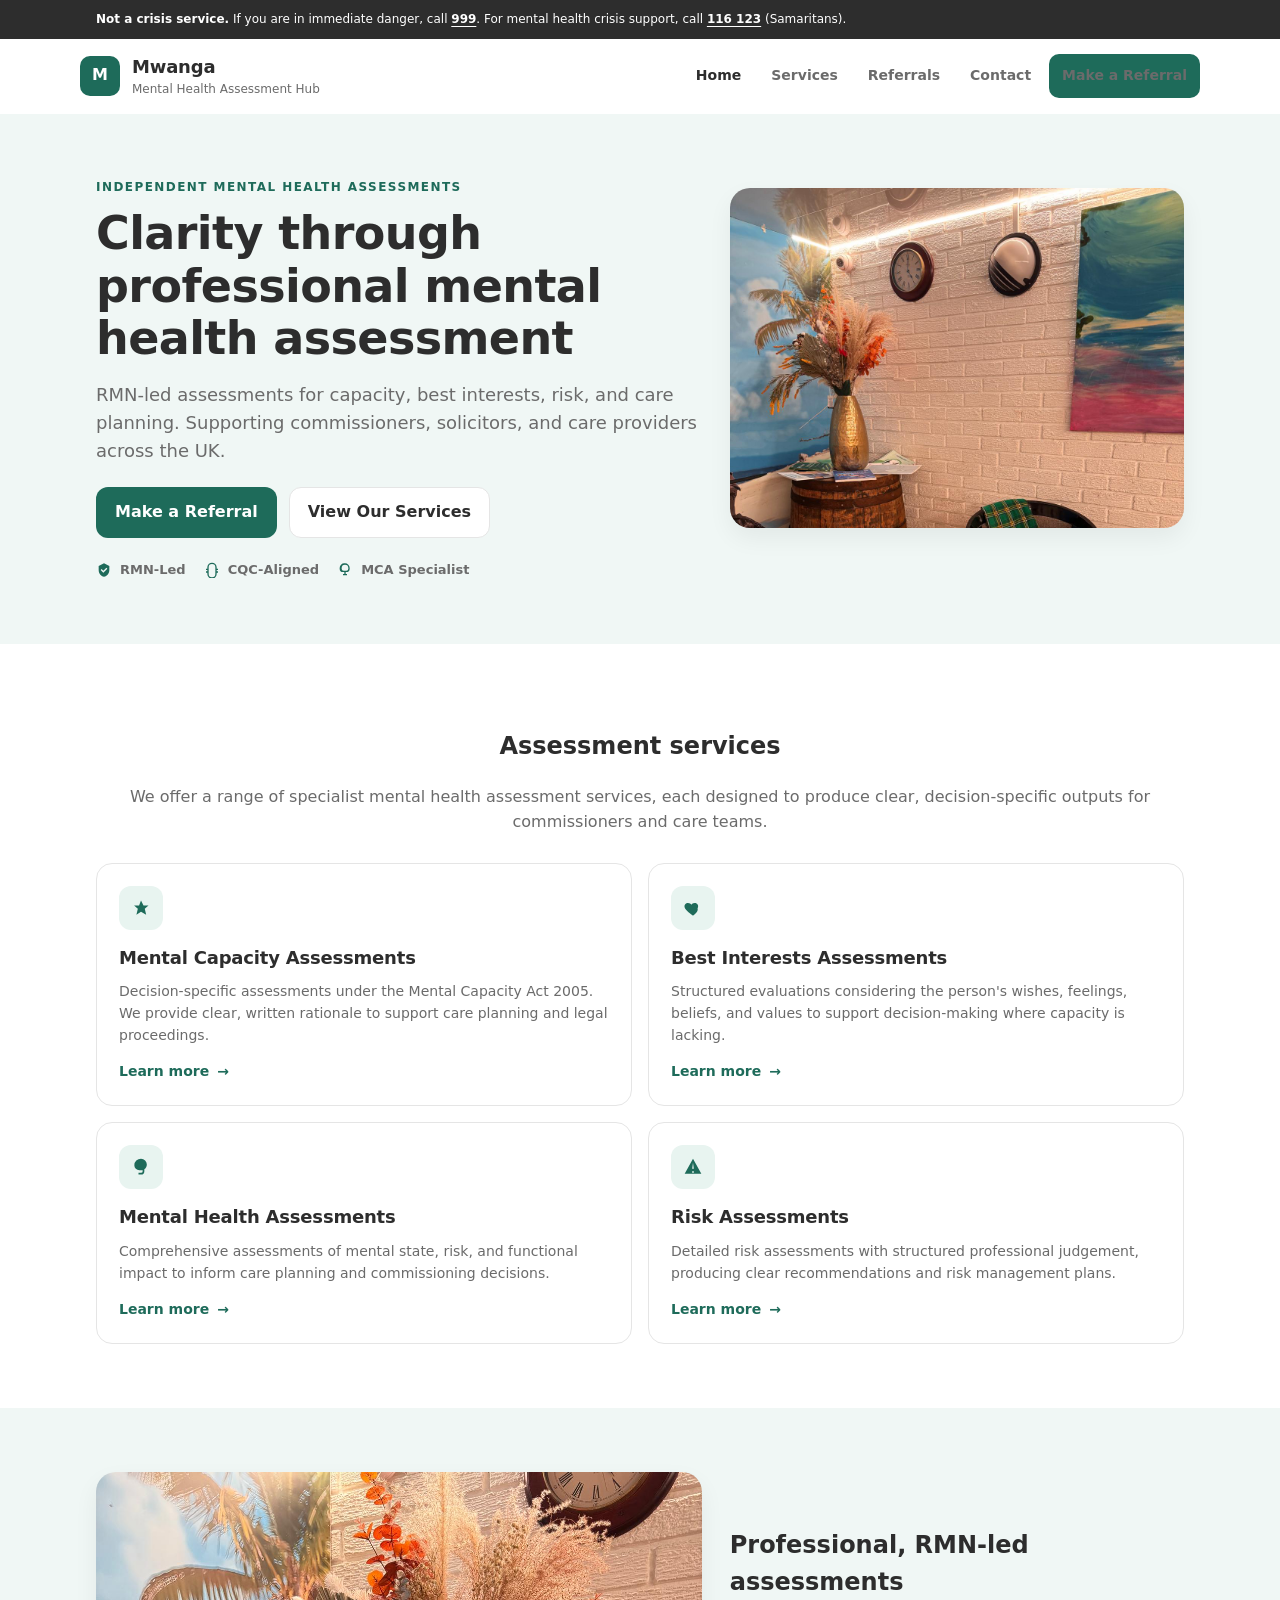
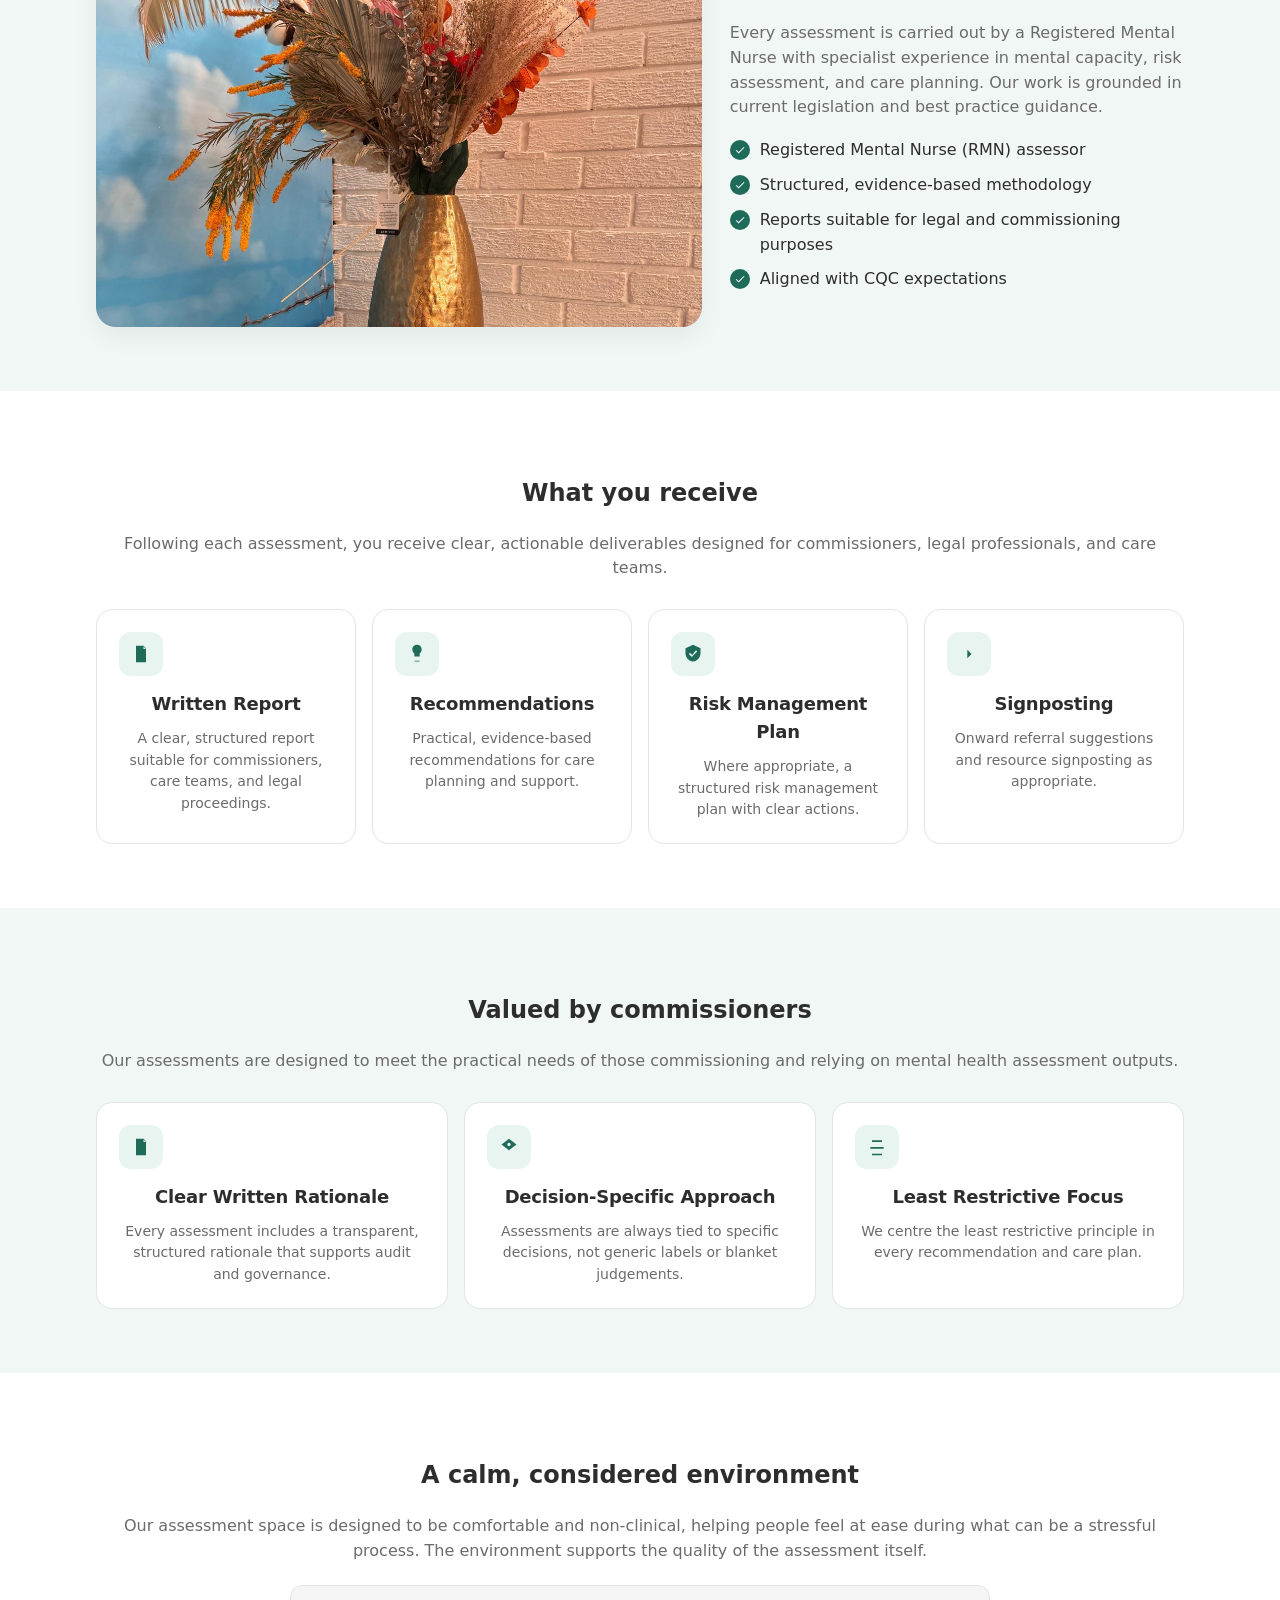
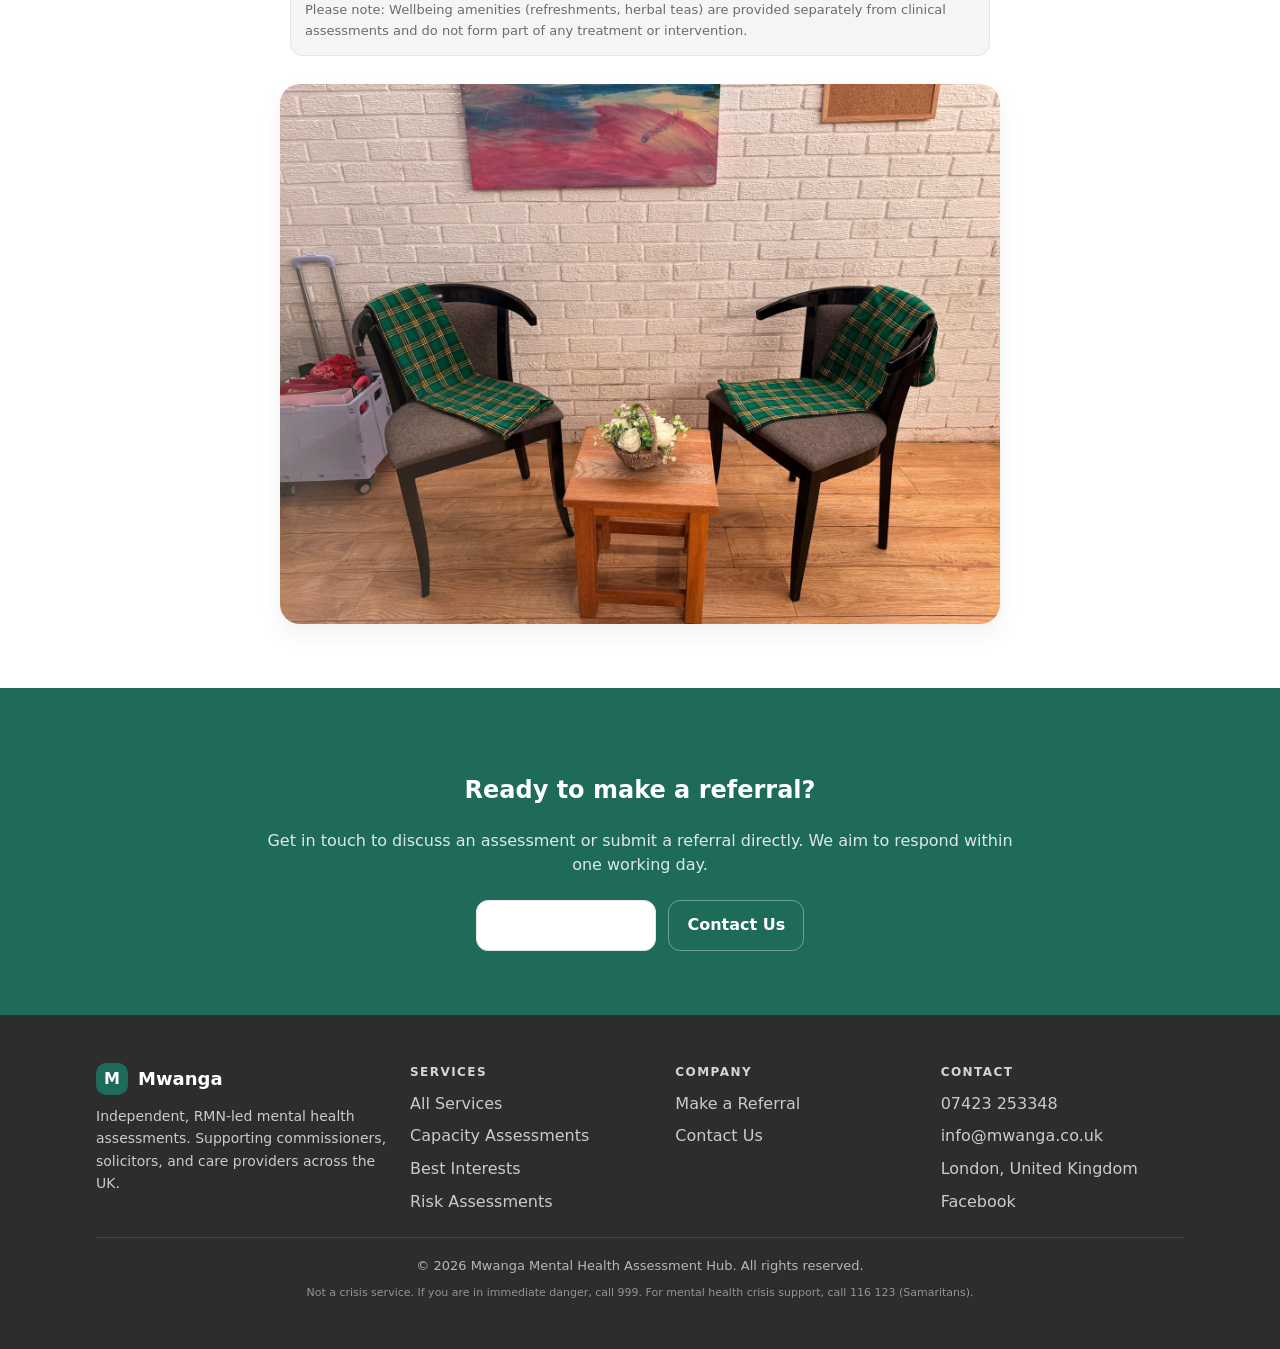
==== index.html @ 5022bb6a "Add files via upload" ====
<!doctype html>
<html lang="en-GB">
<head>
  <meta charset="utf-8" />
  <meta name="viewport" content="width=device-width, initial-scale=1" />
  <title>Mwanga Mental Health Assessment Hub | Independent Mental Health Assessments</title>
  <meta name="description" content="Independent, RMN-led mental health assessments. Capacity assessments, best interests, risk assessments, and care planning. Supporting commissioners, solicitors, and care providers across the UK." />
  <meta name="keywords" content="mental health assessment, RMN, capacity assessment, risk assessment, best interests, MCA, care planning, commissioning" />

  <meta property="og:title" content="Mwanga Mental Health Assessment Hub" />
  <meta property="og:description" content="Independent, RMN-led mental health assessments with clear written outcomes." />
  <meta property="og:type" content="website" />
  <meta property="og:locale" content="en_GB" />

  <link rel="stylesheet" href="css/styles.css" />

  <script type="application/ld+json">
  {
    "@context": "https://schema.org",
    "@type": "MedicalBusiness",
    "name": "Mwanga Mental Health Assessment Hub",
    "description": "Independent, RMN-led mental health assessments with clear written outcomes in Blackpool, Lancashire.",
    "address": {
      "@type": "PostalAddress",
      "streetAddress": "12 Alexandra Road",
      "addressLocality": "Blackpool",
      "addressRegion": "Lancashire",
      "postalCode": "FY1 6BU",
      "addressCountry": "GB"
    },
    "areaServed": {"@type": "Place", "name": "Blackpool, Lancashire"},
    "sameAs": [
      "https://www.facebook.com/people/Mwanga-Mental-Health-Assessment-Hub-Blackpool/61588089440884/"
    ]
  }
  </script>
</head>
<body>
  <a class="skip-link" href="#main-content">Skip to main content</a>

  <div class="crisis" role="note" aria-label="Crisis information">
    <div class="container">
      <strong>Not a crisis service.</strong>
      <span> If you are in immediate danger, call </span><a href="tel:999">999</a><span>. For mental health crisis support, call </span><a href="tel:116123">116 123</a><span> (Samaritans).</span>
    </div>
  </div>

  <header class="header" role="banner">
    <div class="container header__inner">
      <a class="brand" href="index.html" aria-label="Mwanga home">
        <div class="brand__mark" aria-hidden="true">M</div>
        <div>
          <div class="brand__name">Mwanga</div>
          <div class="brand__tag">Mental Health Assessment Hub</div>
        </div>
      </a>

      <nav class="nav" aria-label="Main navigation">
        <a href="index.html" aria-current="page">Home</a>
        <a href="services.html">Services</a>
        <a href="referrals.html">Referrals</a>
        <a href="contact.html">Contact</a>
        <a class="btn btn--primary" href="referrals.html">Make a Referral</a>
      </nav>

      <button class="menu-btn" type="button" data-menu-btn aria-label="Open menu" aria-expanded="false">
        <svg viewBox="0 0 24 24" aria-hidden="true"><path d="M4 6h16v2H4zM4 11h16v2H4zM4 16h16v2H4z"/></svg>
      </button>
    </div>

    <div class="mobile" data-mobile-nav>
      <div class="container">
        <div class="stack" role="navigation" aria-label="Mobile navigation">
          <a href="index.html" aria-current="page">Home</a>
          <a href="services.html">Services</a>
          <a href="referrals.html">Referrals</a>
          <a href="contact.html">Contact</a>
          <a class="btn btn--primary" href="referrals.html">Make a Referral</a>
        </div>
      </div>
    </div>
  </header>

  <main id="main-content">
    <!-- Hero -->
    <section class="section section--secondary hero" aria-label="Hero">
      <div class="container">
        <div class="hero__grid">
          <div>
            <div class="hero__kicker">Independent Mental Health Assessments</div>
            <h1 class="hero__title">Clarity through professional mental health assessment</h1>
            <p class="hero__lead">RMN-led assessments for capacity, best interests, risk, and care planning. Supporting commissioners, solicitors, and care providers across the UK.</p>
            <div class="hero__actions">
              <a class="btn btn--primary" href="referrals.html">Make a Referral</a>
              <a class="btn btn--ghost" href="services.html">View Our Services</a>
            </div>
          </div>

          <div class="hero__img" aria-label="Calm seating area image">
            <img src="assets/Barrel2.jpg" alt="Calm seating area at Mwanga Mental Health Assessment Hub with comfortable chairs and natural decor" loading="eager" />
          </div>
        </div>

        <div class="badges" aria-label="Trust badges">
          <div class="badge">
            <svg viewBox="0 0 24 24" aria-hidden="true"><path d="M12 2l8 4v6c0 5-3.4 9.6-8 10-4.6-.4-8-5-8-10V6l8-4zm-1 14l6-6-1.4-1.4L11 13.2 8.4 10.6 7 12l4 4z"/></svg>
            RMN-Led
          </div>
          <div class="badge">
            <svg viewBox="0 0 24 24" aria-hidden="true"><path d="M12 1a7 7 0 00-7 7v2H3v2h2v2H3v2h2v2a7 7 0 0014 0v-2h2v-2h-2v-2h2v-2h-2V8a7 7 0 00-7-7zm5 7v10a5 5 0 01-10 0V8a5 5 0 0110 0z"/></svg>
            CQC-Aligned
          </div>
          <div class="badge">
            <svg viewBox="0 0 24 24" aria-hidden="true"><path d="M12 2a7 7 0 017 7v1a5 5 0 01-5 5h-1v3h2v2H9v-2h2v-3H9a5 5 0 01-5-5V9a7 7 0 017-7zm-5 8a3 3 0 003 3h4a3 3 0 003-3V9a5 5 0 10-10 0v1z"/></svg>
            MCA Specialist
          </div>
        </div>
      </div>
    </section>

    <!-- Assessment services -->
    <section class="section" aria-labelledby="services-heading">
      <div class="container">
        <div class="center">
          <h2 id="services-heading">Assessment services</h2>
          <p class="muted">We offer a range of specialist mental health assessment services, each designed to produce clear, decision-specific outputs for commissioners and care teams.</p>
        </div>

        <div class="grid grid--2" style="margin-top:28px">
          <article class="card card--hover">
            <div class="icon" aria-hidden="true">
              <svg viewBox="0 0 24 24"><path d="M12 3l3 6h6l-4.5 4 1.7 7-6.2-3.6L6.5 20 8.2 13 3.7 9h6z"/></svg>
            </div>
            <h3>Mental Capacity Assessments</h3>
            <p>Decision-specific assessments under the Mental Capacity Act 2005. We provide clear, written rationale to support care planning and legal proceedings.</p>
            <a class="link" href="services.html#capacity">Learn more <span aria-hidden="true">→</span></a>
          </article>

          <article class="card card--hover">
            <div class="icon" aria-hidden="true">
              <svg viewBox="0 0 24 24"><path d="M12 21s-7-4.4-9.5-8.5C.7 9.1 2.6 6 6 6c2 0 3.2 1 4 2 0 0 1.5-2 4-2 3.4 0 5.3 3.1 3.5 6.5C19 16.6 12 21 12 21z"/></svg>
            </div>
            <h3>Best Interests Assessments</h3>
            <p>Structured evaluations considering the person's wishes, feelings, beliefs, and values to support decision-making where capacity is lacking.</p>
            <a class="link" href="services.html#best-interests">Learn more <span aria-hidden="true">→</span></a>
          </article>

          <article class="card card--hover">
            <div class="icon" aria-hidden="true">
              <svg viewBox="0 0 24 24"><path d="M12 2a7 7 0 017 7c0 2.4-1.2 4.5-3 5.8V17a4 4 0 01-4 4H9v-2h3a2 2 0 002-2v-1H10a6 6 0 01-6-6 8 8 0 018-8z"/></svg>
            </div>
            <h3>Mental Health Assessments</h3>
            <p>Comprehensive assessments of mental state, risk, and functional impact to inform care planning and commissioning decisions.</p>
            <a class="link" href="services.html#mental-health">Learn more <span aria-hidden="true">→</span></a>
          </article>

          <article class="card card--hover">
            <div class="icon" aria-hidden="true">
              <svg viewBox="0 0 24 24"><path d="M12 2l10 18H2L12 2zm0 5l-1 7h2l-1-7zm-1 10v2h2v-2h-2z"/></svg>
            </div>
            <h3>Risk Assessments</h3>
            <p>Detailed risk assessments with structured professional judgement, producing clear recommendations and risk management plans.</p>
            <a class="link" href="services.html#risk">Learn more <span aria-hidden="true">→</span></a>
          </article>
        </div>
      </div>
    </section>

    <!-- Professional -->
    <section class="section section--secondary" aria-labelledby="professional-heading">
      <div class="container">
        <div class="hero__grid">
          <div class="hero__img">
            <img src="assets/Barrel.jpg" alt="Assessment room resources and information available at Mwanga" loading="lazy" />
          </div>
          <div>
            <h2 id="professional-heading">Professional, RMN-led assessments</h2>
            <p class="muted">Every assessment is carried out by a Registered Mental Nurse with specialist experience in mental capacity, risk assessment, and care planning. Our work is grounded in current legislation and best practice guidance.</p>
            <ul class="ticklist">
              <li><span class="tick" aria-hidden="true"><svg viewBox="0 0 24 24"><path d="M9.2 16.2L4.8 11.8 3.4 13.2l5.8 5.8L21 7.2 19.6 5.8z"/></svg></span><span>Registered Mental Nurse (RMN) assessor</span></li>
              <li><span class="tick" aria-hidden="true"><svg viewBox="0 0 24 24"><path d="M9.2 16.2L4.8 11.8 3.4 13.2l5.8 5.8L21 7.2 19.6 5.8z"/></svg></span><span>Structured, evidence-based methodology</span></li>
              <li><span class="tick" aria-hidden="true"><svg viewBox="0 0 24 24"><path d="M9.2 16.2L4.8 11.8 3.4 13.2l5.8 5.8L21 7.2 19.6 5.8z"/></svg></span><span>Reports suitable for legal and commissioning purposes</span></li>
              <li><span class="tick" aria-hidden="true"><svg viewBox="0 0 24 24"><path d="M9.2 16.2L4.8 11.8 3.4 13.2l5.8 5.8L21 7.2 19.6 5.8z"/></svg></span><span>Aligned with CQC expectations</span></li>
            </ul>
          </div>
        </div>
      </div>
    </section>

    <!-- Deliverables -->
    <section class="section" aria-labelledby="deliverables-heading">
      <div class="container">
        <div class="center">
          <h2 id="deliverables-heading">What you receive</h2>
          <p class="muted">Following each assessment, you receive clear, actionable deliverables designed for commissioners, legal professionals, and care teams.</p>
        </div>

        <div class="grid grid--4" style="margin-top:28px">
          <div class="card center">
            <div class="icon" aria-hidden="true"><svg viewBox="0 0 24 24"><path d="M6 2h9l3 3v17H6V2zm9 1v3h3"/></svg></div>
            <h3>Written Report</h3>
            <p>A clear, structured report suitable for commissioners, care teams, and legal proceedings.</p>
          </div>
          <div class="card center">
            <div class="icon" aria-hidden="true"><svg viewBox="0 0 24 24"><path d="M9 21h6v-1H9v1zm3-20C8.9 1 6.4 3.5 6.4 6.6c0 1.9 1 3.6 2.4 4.7V15h6.4v-3.7c1.4-1.1 2.4-2.8 2.4-4.7C17.6 3.5 15.1 1 12 1z"/></svg></div>
            <h3>Recommendations</h3>
            <p>Practical, evidence-based recommendations for care planning and support.</p>
          </div>
          <div class="card center">
            <div class="icon" aria-hidden="true"><svg viewBox="0 0 24 24"><path d="M12 1l9 4v6c0 5-3.8 9.4-9 10-5.2-.6-9-5-9-10V5l9-4zm-1 14l6-6-1.4-1.4L11 13.2 8.4 10.6 7 12l4 4z"/></svg></div>
            <h3>Risk Management Plan</h3>
            <p>Where appropriate, a structured risk management plan with clear actions.</p>
          </div>
          <div class="card center">
            <div class="icon" aria-hidden="true"><svg viewBox="0 0 24 24"><path d="M10 17l5-5-5-5v10z"/></svg></div>
            <h3>Signposting</h3>
            <p>Onward referral suggestions and resource signposting as appropriate.</p>
          </div>
        </div>
      </div>
    </section>

    <!-- Commissioners -->
    <section class="section section--secondary" aria-labelledby="commissioners-heading">
      <div class="container">
        <div class="center">
          <h2 id="commissioners-heading">Valued by commissioners</h2>
          <p class="muted">Our assessments are designed to meet the practical needs of those commissioning and relying on mental health assessment outputs.</p>
        </div>

        <div class="grid grid--3" style="margin-top:28px">
          <div class="card center">
            <div class="icon" aria-hidden="true"><svg viewBox="0 0 24 24"><path d="M6 2h9l3 3v17H6V2zm9 1v3h3M8 11h8v2H8v-2zm0 4h8v2H8v-2z"/></svg></div>
            <h3>Clear Written Rationale</h3>
            <p>Every assessment includes a transparent, structured rationale that supports audit and governance.</p>
          </div>
          <div class="card center">
            <div class="icon" aria-hidden="true"><svg viewBox="0 0 24 24"><path d="M12 2l9 7-9 7-9-7 9-7zm0 9a2 2 0 100-4 2 2 0 000 4z"/></svg></div>
            <h3>Decision-Specific Approach</h3>
            <p>Assessments are always tied to specific decisions, not generic labels or blanket judgements.</p>
          </div>
          <div class="card center">
            <div class="icon" aria-hidden="true"><svg viewBox="0 0 24 24"><path d="M4 12h16v2H4v-2zm2-8h12v2H6V4zm0 16h12v2H6v-2z"/></svg></div>
            <h3>Least Restrictive Focus</h3>
            <p>We centre the least restrictive principle in every recommendation and care plan.</p>
          </div>
        </div>
      </div>
    </section>

    <!-- Environment -->
    <section class="section" aria-labelledby="environment-heading">
      <div class="container">
        <div class="center">
          <h2 id="environment-heading">A calm, considered environment</h2>
          <p class="muted">Our assessment space is designed to be comfortable and non-clinical, helping people feel at ease during what can be a stressful process. The environment supports the quality of the assessment itself.</p>
        </div>

        <div class="note">
          Please note: Wellbeing amenities (refreshments, herbal teas) are provided separately from clinical assessments and do not form part of any treatment or intervention.
        </div>

        <div style="max-width:720px;margin:28px auto 0;border-radius:20px;overflow:hidden;box-shadow:var(--shadow)">
          <img src="assets/Chair.jpg" alt="Comfortable chair with tartan throw in the Mwanga assessment room" loading="lazy" />
        </div>
      </div>
    </section>

    <!-- CTA -->
    <section class="section section--primary" aria-labelledby="cta-heading">
      <div class="container center">
        <h2 id="cta-heading">Ready to make a referral?</h2>
        <p style="margin:10px auto 0;max-width:760px;opacity:.85">Get in touch to discuss an assessment or submit a referral directly. We aim to respond within one working day.</p>
        <div style="margin-top:22px;display:flex;gap:12px;justify-content:center;flex-wrap:wrap">
          <a class="btn btn--ghost" href="referrals.html">Make a Referral</a>
          <a class="btn btn--outline-on-primary" href="contact.html">Contact Us</a>
        </div>
      </div>
    </section>
  </main>

  <footer class="footer" role="contentinfo">
    <div class="container">
      <div class="footer__grid">
        <div>
          <div style="display:flex;align-items:center;gap:10px">
            <div class="brand__mark" style="width:32px;height:32px;border-radius:10px">M</div>
            <div style="font-weight:900;font-size:18px">Mwanga</div>
          </div>
          <p>Independent, RMN-led mental health assessments. Supporting commissioners, solicitors, and care providers across the UK.</p>
        </div>

        <div>
          <h4>Services</h4>
          <ul>
            <li><a href="services.html">All Services</a></li>
            <li><a href="services.html#capacity">Capacity Assessments</a></li>
            <li><a href="services.html#best-interests">Best Interests</a></li>
            <li><a href="services.html#risk">Risk Assessments</a></li>
          </ul>
        </div>

        <div>
          <h4>Company</h4>
          <ul>
            <li><a href="referrals.html">Make a Referral</a></li>
            <li><a href="contact.html">Contact Us</a></li>
          </ul>
        </div>

        <div>
          <h4>Contact</h4>
          <ul>
            <li><a href="tel:07423253348">07423 253348</a></li>
            <li><a href="mailto:info@mwanga.co.uk">info@mwanga.co.uk</a></li>
            <li><span style="opacity:.75">London, United Kingdom</span></li>
            <li>
              <a target="_blank" rel="noopener noreferrer" href="https://www.facebook.com/people/Mwanga-Mental-Health-Assessment-Hub-Blackpool/61588089440884/?mibextid=wwXIfr&rdid=ek3K7pGIb8u2QrM5&share_url=https%3A%2F%2Fwww.facebook.com%2Fshare%2F1C7jdo4sgL%2F%3Fmibextid%3DwwXIfr">Facebook</a>
            </li>
          </ul>
        </div>
      </div>

      <div class="footer__bottom">
        <div>© 2026 Mwanga Mental Health Assessment Hub. All rights reserved.</div>
        <small>Not a crisis service. If you are in immediate danger, call 999. For mental health crisis support, call 116 123 (Samaritans).</small>
      </div>
    </div>
  </footer>

  <div class="bottom-bar" aria-label="Mobile quick actions">
    <a href="referrals.html" aria-label="Refer">
      <svg viewBox="0 0 24 24" aria-hidden="true"><path d="M6 2h9l3 3v17H6V2zm9 1v3h3M8 11h8v2H8v-2zm0 4h8v2H8v-2z"/></svg>
      Refer
    </a>
    <a href="tel:07423253348" aria-label="Call">
      <svg viewBox="0 0 24 24" aria-hidden="true"><path d="M6.6 10.8c1.4 2.8 3.8 5.2 6.6 6.6l2.2-2.2c.3-.3.8-.4 1.2-.2 1 .4 2 .6 3.1.6.7 0 1.3.6 1.3 1.3V21c0 .7-.6 1.3-1.3 1.3C10.1 22.3 1.7 13.9 1.7 3.3 1.7 2.6 2.3 2 3 2h3.6c.7 0 1.3.6 1.3 1.3 0 1.1.2 2.1.6 3.1.1.4 0 .9-.2 1.2l-2.7 3.2z"/></svg>
      Call
    </a>
  </div>

  <button class="to-top" type="button" data-to-top aria-label="Back to top">
    <svg viewBox="0 0 24 24" aria-hidden="true"><path d="M12 5l7 7-1.4 1.4L13 8.8V20h-2V8.8L6.4 13.4 5 12l7-7z"/></svg>
  </button>

  <script src="js/main.js"></script>
</body>
</html>
---- css/styles.css ----
:root{
  --background:#ffffff;
  --foreground:#2d2d2d;
  --primary:#1E6B5A;
  --primary-foreground:#ffffff;
  --secondary:#f0f7f5;
  --muted:#f5f5f5;
  --muted-foreground:#6b6b6b;
  --accent:#e8f4f0;
  --border:#e5e5e5;
  --destructive:#dc2626;
  --radius:12px;
  --shadow: 0 10px 25px rgba(0,0,0,.06);
}

*{box-sizing:border-box}
html{scroll-behavior:smooth}
body{
  margin:0;
  font-family: system-ui, -apple-system, Segoe UI, Roboto, Arial, sans-serif;
  background:var(--background);
  color:var(--foreground);
  line-height:1.55;
}
img{max-width:100%;display:block}
a{color:inherit}

/* Utilities */
.container{max-width:1120px;margin:0 auto;padding:0 16px}
.section{padding:64px 0}
.section--tight{padding:40px 0}
.section--secondary{background:var(--secondary)}
.section--primary{background:var(--primary); color:var(--primary-foreground)}
.muted{color:var(--muted-foreground)}
.center{text-align:center}

/* Skip link */
.skip-link{
  position:absolute;left:-9999px;top:auto;width:1px;height:1px;overflow:hidden;
}
.skip-link:focus{
  position:fixed;left:16px;top:16px;width:auto;height:auto;
  background:var(--primary); color:var(--primary-foreground);
  padding:10px 14px;border-radius:10px;z-index:9999;
}

/* Crisis banner */
.crisis{
  background:var(--foreground);
  color:var(--background);
  font-size:12px;
}
.crisis .container{padding:10px 16px}
.crisis a{color:var(--background); font-weight:700; text-decoration:underline; text-underline-offset:3px}
.crisis strong{font-weight:800}

/* Header */
.header{
  position:sticky; top:0; z-index:50;
  background:rgba(255,255,255,.95);
  border-bottom:1px solid transparent;
  backdrop-filter: blur(8px);
  transition: box-shadow .2s ease, border-color .2s ease;
}
.header.is-scrolled{border-color:var(--border); box-shadow: 0 2px 12px rgba(0,0,0,.05)}
.header__inner{display:flex;align-items:center;justify-content:space-between;padding:14px 0}
.brand{display:flex;align-items:center;gap:12px;text-decoration:none}
.brand__mark{width:40px;height:40px;border-radius:10px;background:var(--primary);display:grid;place-items:center;color:var(--primary-foreground);font-weight:800}
.brand__name{font-weight:800;font-size:18px;letter-spacing:-.2px}
.brand__tag{display:none;font-size:12px;color:var(--muted-foreground)}

.nav{display:none;align-items:center;gap:6px}
.nav a{padding:10px 12px;border-radius:10px;text-decoration:none;font-weight:600;font-size:14px;color:var(--muted-foreground)}
.nav a:hover{color:var(--foreground); background:var(--muted)}
.nav a[aria-current="page"]{color:var(--foreground)}

.btn{
  display:inline-flex; align-items:center; justify-content:center;
  gap:8px; padding:12px 18px; border-radius:12px;
  font-weight:700; text-decoration:none; border:1px solid transparent;
}
.btn--primary{background:var(--primary); color:var(--primary-foreground)}
.btn--primary:hover{filter:brightness(.95)}
.btn--ghost{background:var(--background); border-color:var(--border)}
.btn--ghost:hover{background:var(--muted)}
.btn--outline-on-primary{background:transparent;border-color:rgba(255,255,255,.35);color:var(--primary-foreground)}
.btn--outline-on-primary:hover{background:rgba(255,255,255,.12)}

.menu-btn{
  border:0; background:transparent; padding:10px; border-radius:10px;
}
.menu-btn:hover{background:var(--muted)}
.menu-btn svg{width:24px;height:24px}

.mobile{
  display:none;
  border-top:1px solid var(--border);
  background:var(--background);
}
.mobile.is-open{display:block}
.mobile a{display:block;padding:12px 14px;border-radius:10px;text-decoration:none;font-weight:700}
.mobile a:hover{background:var(--muted)}
.mobile .container{padding:12px 16px}
.mobile .stack{display:flex;flex-direction:column;gap:6px}

/* Hero */
.hero{padding:64px 0}
.hero__grid{display:grid;gap:28px;align-items:center}
.hero__kicker{font-size:12px;letter-spacing:.12em;text-transform:uppercase;color:var(--primary);font-weight:800}
.hero__title{margin:10px 0 0;font-size:34px;line-height:1.15;letter-spacing:-.6px}
.hero__lead{margin:16px 0 0;font-size:18px;color:var(--muted-foreground)}
.hero__actions{margin-top:22px;display:flex;gap:12px;flex-wrap:wrap;justify-content:center}
.hero__img{border-radius:20px;overflow:hidden;aspect-ratio:4/3;box-shadow:var(--shadow)}

.badges{margin-top:22px;display:flex;gap:18px;flex-wrap:wrap;justify-content:center}
.badge{display:flex;align-items:center;gap:8px;color:var(--muted-foreground);font-size:13px;font-weight:700}
.badge svg{width:16px;height:16px;fill:var(--primary)}

/* Cards */
.grid{display:grid;gap:16px}
.grid--2{grid-template-columns:1fr}
.grid--3{grid-template-columns:1fr}
.grid--4{grid-template-columns:1fr}
.card{
  border:1px solid var(--border);
  border-radius:16px;
  background:var(--background);
  padding:22px;
}
.card--hover:hover{border-color: rgba(30,107,90,.35); box-shadow: var(--shadow)}
.icon{
  width:44px;height:44px;border-radius:12px;background:var(--accent);
  display:grid;place-items:center;margin-bottom:14px
}
.icon svg{width:20px;height:20px;fill:var(--primary)}
.card h3{margin:0;font-size:18px;letter-spacing:-.2px}
.card p{margin:10px 0 0;color:var(--muted-foreground);font-size:14px}
.card .link{margin-top:14px;display:inline-flex;gap:8px;align-items:center;color:var(--primary);font-weight:800;text-decoration:none;font-size:14px}
.card .link:hover{opacity:.85}

/* Lists */
.ticklist{list-style:none;padding:0;margin:18px 0 0;display:flex;flex-direction:column;gap:10px}
.ticklist li{display:flex;gap:10px;align-items:flex-start}
.tick{width:20px;height:20px;border-radius:999px;background:var(--primary);display:grid;place-items:center;flex:0 0 auto;margin-top:2px}
.tick svg{width:12px;height:12px;fill:var(--primary-foreground)}

.note{
  margin:22px auto 0;
  max-width:700px;
  border:1px solid var(--border);
  background:var(--muted);
  border-radius:12px;
  padding:14px;
  color:var(--muted-foreground);
  font-size:13px;
}

/* Page header */
.pagehead{padding:56px 0}
.pagehead h1{margin:0;font-size:36px;letter-spacing:-.6px}
.pagehead p{margin:14px auto 0;max-width:720px;font-size:18px;color:var(--muted-foreground)}

/* Forms */
.form{display:flex;flex-direction:column;gap:14px}
.field label{display:block;font-weight:800;font-size:14px;margin-bottom:6px}
.field input,.field select,.field textarea{
  width:100%;
  border:1px solid var(--border);
  border-radius:12px;
  padding:11px 12px;
  font-size:14px;
  background:var(--background);
}
.field input:focus,.field select:focus,.field textarea:focus{outline:0;border-color:var(--primary);box-shadow:0 0 0 4px rgba(30,107,90,.14)}
.help{font-size:12px;color:var(--muted-foreground);margin-top:6px}
.checkbox{display:flex;gap:10px;align-items:flex-start;font-size:14px}
.checkbox input{margin-top:3px;accent-color:var(--primary)}
.req{color:var(--destructive);font-weight:800}

.steps{display:grid;grid-template-columns:repeat(2,1fr);gap:14px}
.step{text-align:center}
.step__num{width:40px;height:40px;border-radius:999px;background:var(--primary);color:var(--primary-foreground);display:grid;place-items:center;font-weight:900;margin:0 auto}
.step__title{margin:10px 0 0;font-weight:900;font-size:14px}
.step__desc{margin:4px 0 0;font-size:12px;color:var(--muted-foreground)}

/* Footer */
.footer{background:var(--foreground);color:var(--background)}
.footer .container{padding:48px 16px}
.footer__grid{display:grid;gap:22px}
.footer h4{margin:0 0 10px;font-size:12px;letter-spacing:.12em;text-transform:uppercase;opacity:.8}
.footer a{color:var(--background);text-decoration:none;opacity:.75}
.footer a:hover{opacity:1}
.footer p{margin:10px 0 0;opacity:.75;font-size:14px;line-height:1.6}
.footer ul{list-style:none;padding:0;margin:0;display:flex;flex-direction:column;gap:8px}
.footer__bottom{border-top:1px solid rgba(255,255,255,.18);padding-top:18px;margin-top:22px;text-align:center;font-size:13px;opacity:.65}
.footer__bottom small{display:block;margin-top:8px;font-size:11px;opacity:.75}

/* Mobile bottom bar */
.bottom-bar{position:fixed;left:0;right:0;bottom:0;z-index:40;display:flex;border-top:1px solid var(--border);background:var(--background)}
.bottom-bar a{flex:1;display:flex;align-items:center;justify-content:center;gap:8px;padding:12px 10px;font-weight:900;color:var(--primary);text-decoration:none}
.bottom-bar a + a{border-left:1px solid var(--border)}
.bottom-bar a:hover{background:var(--muted)}
.bottom-bar svg{width:16px;height:16px;fill:currentColor}

/* Back to top */
.to-top{position:fixed;left:18px;bottom:78px;z-index:40;display:none;width:44px;height:44px;border-radius:999px;border:0;background:var(--primary);color:var(--primary-foreground);box-shadow:var(--shadow)}
.to-top.is-visible{display:grid;place-items:center}
.to-top:hover{transform:scale(1.06)}
.to-top svg{width:20px;height:20px;fill:currentColor}

/* Responsive */
@media (min-width: 640px){
  .grid--2{grid-template-columns:repeat(2,1fr)}
  .grid--4{grid-template-columns:repeat(2,1fr)}
  .hero__actions{justify-content:flex-start}
  .badges{justify-content:flex-start}
  .brand__tag{display:block}
  .steps{grid-template-columns:repeat(4,1fr)}
}
@media (min-width: 960px){
  .nav{display:flex}
  .menu-btn{display:none}
  .hero__grid{grid-template-columns: 1.2fr .9fr}
  .hero__title{font-size:46px}
  .grid--3{grid-template-columns:repeat(3,1fr)}
  .grid--4{grid-template-columns:repeat(4,1fr)}
  .footer__grid{grid-template-columns: 1.2fr 1fr 1fr 1fr}
  .bottom-bar{display:none}
  .to-top{bottom:18px}
}
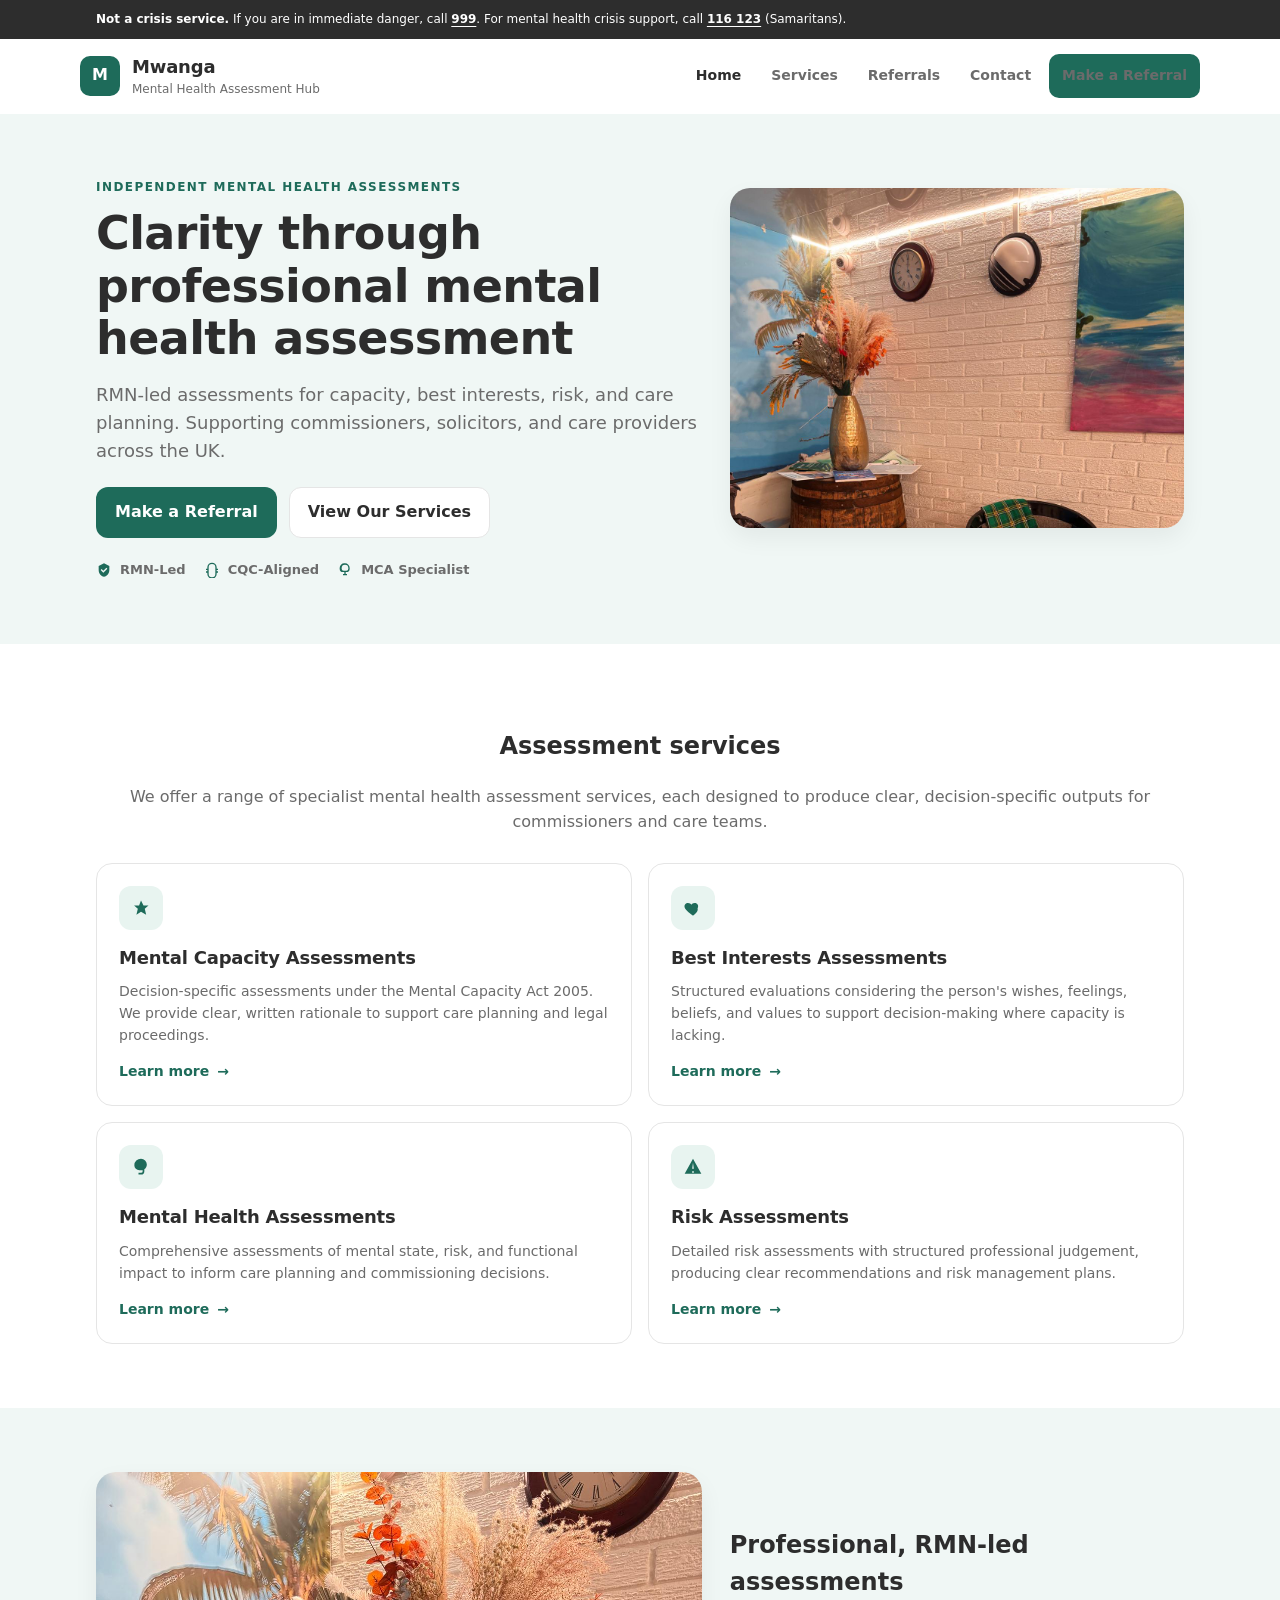
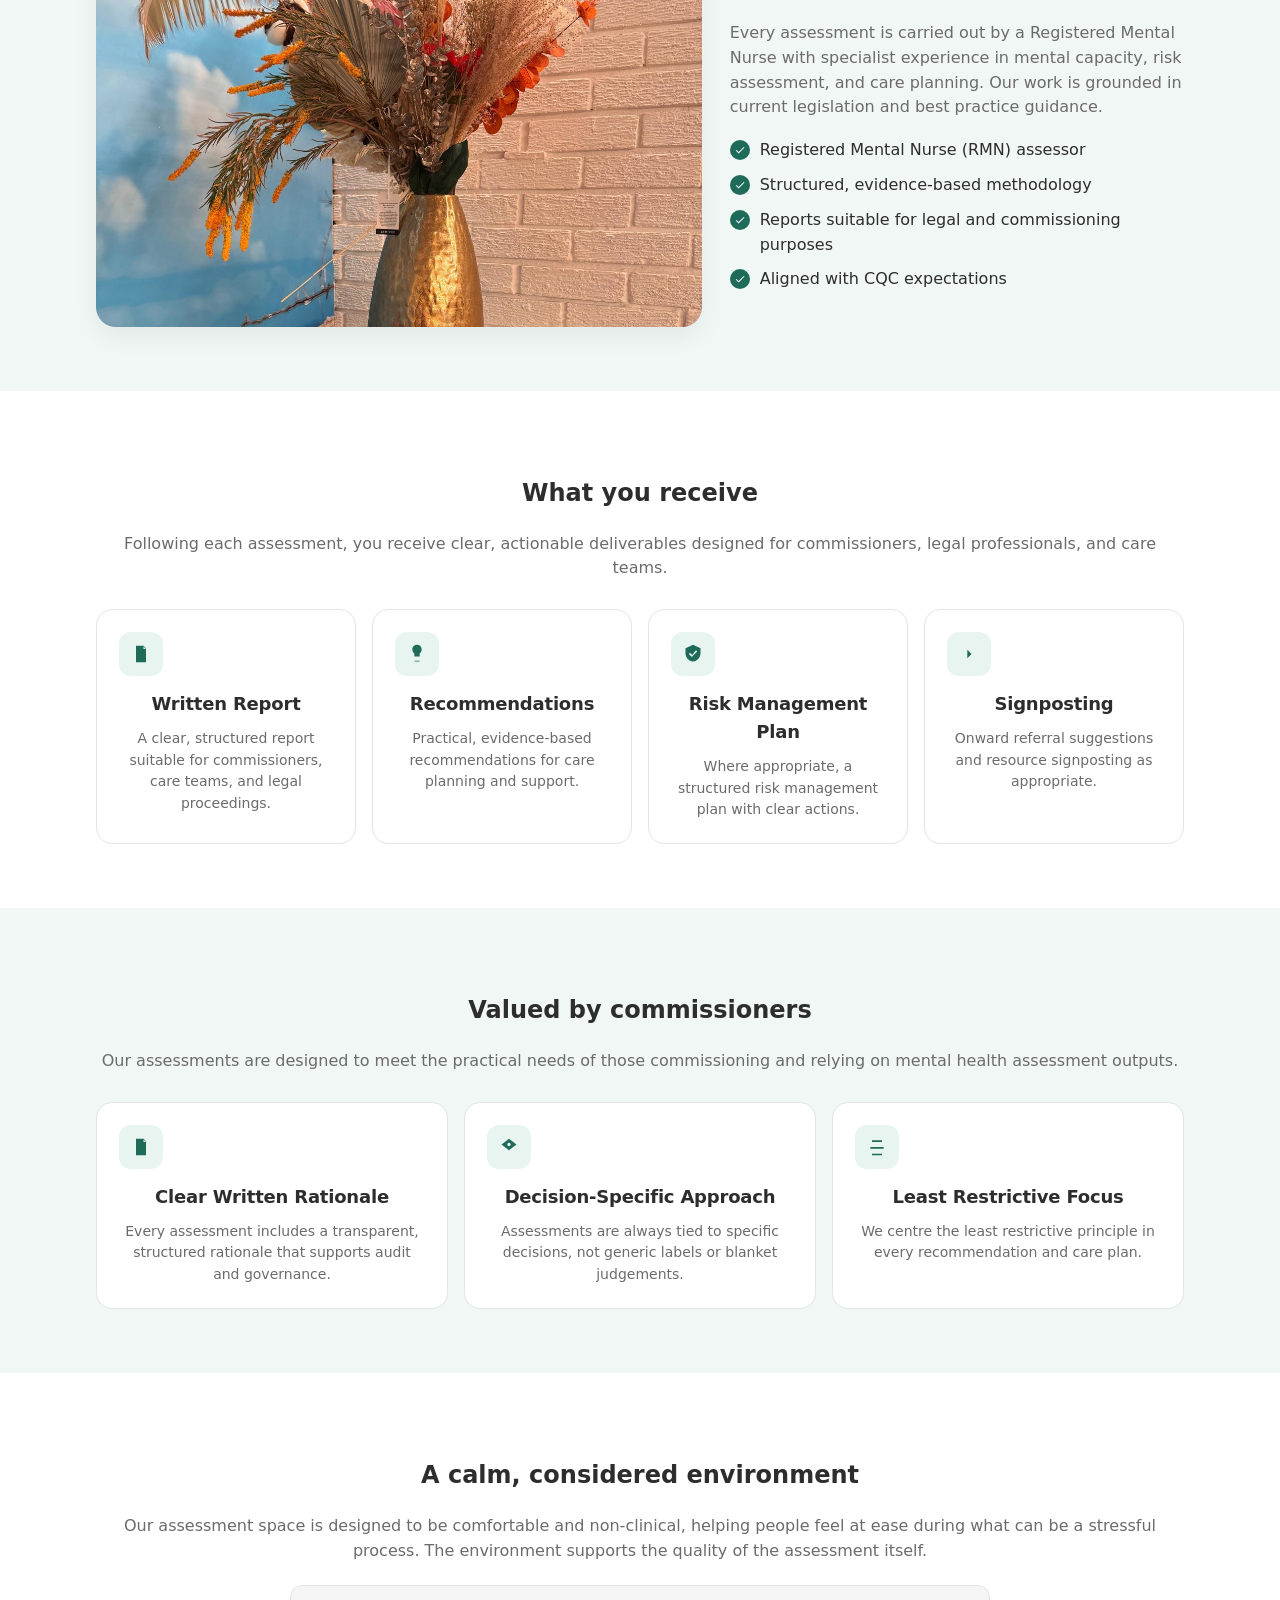
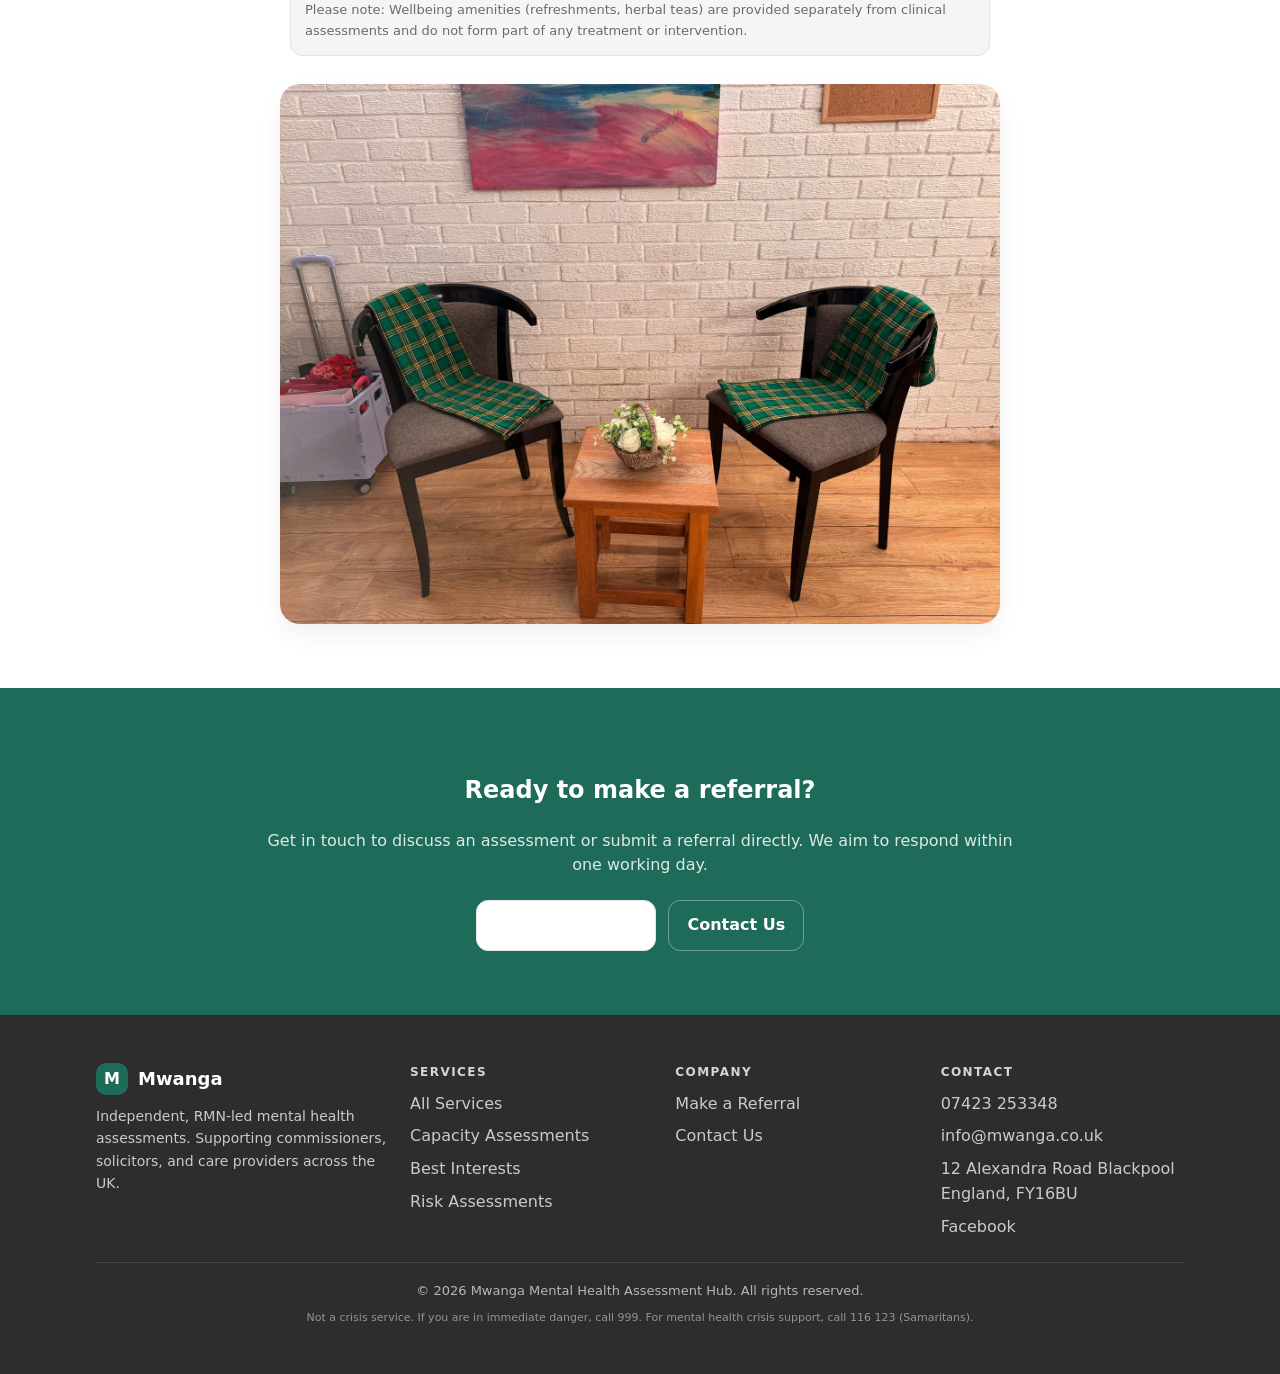
==== commit 5fef09cb: "Update static site" ====
--- a/index.html
+++ b/index.html
@@ -313,7 +313,7 @@
           <ul>
             <li><a href="tel:07423253348">07423 253348</a></li>
             <li><a href="mailto:info@mwanga.co.uk">info@mwanga.co.uk</a></li>
-            <li><span style="opacity:.75">London, United Kingdom</span></li>
+            <li><span style="opacity:.75">12 Alexandra Road Blackpool England, FY16BU</span></li>
             <li>
               <a target="_blank" rel="noopener noreferrer" href="https://www.facebook.com/people/Mwanga-Mental-Health-Assessment-Hub-Blackpool/61588089440884/?mibextid=wwXIfr&rdid=ek3K7pGIb8u2QrM5&share_url=https%3A%2F%2Fwww.facebook.com%2Fshare%2F1C7jdo4sgL%2F%3Fmibextid%3DwwXIfr">Facebook</a>
             </li>
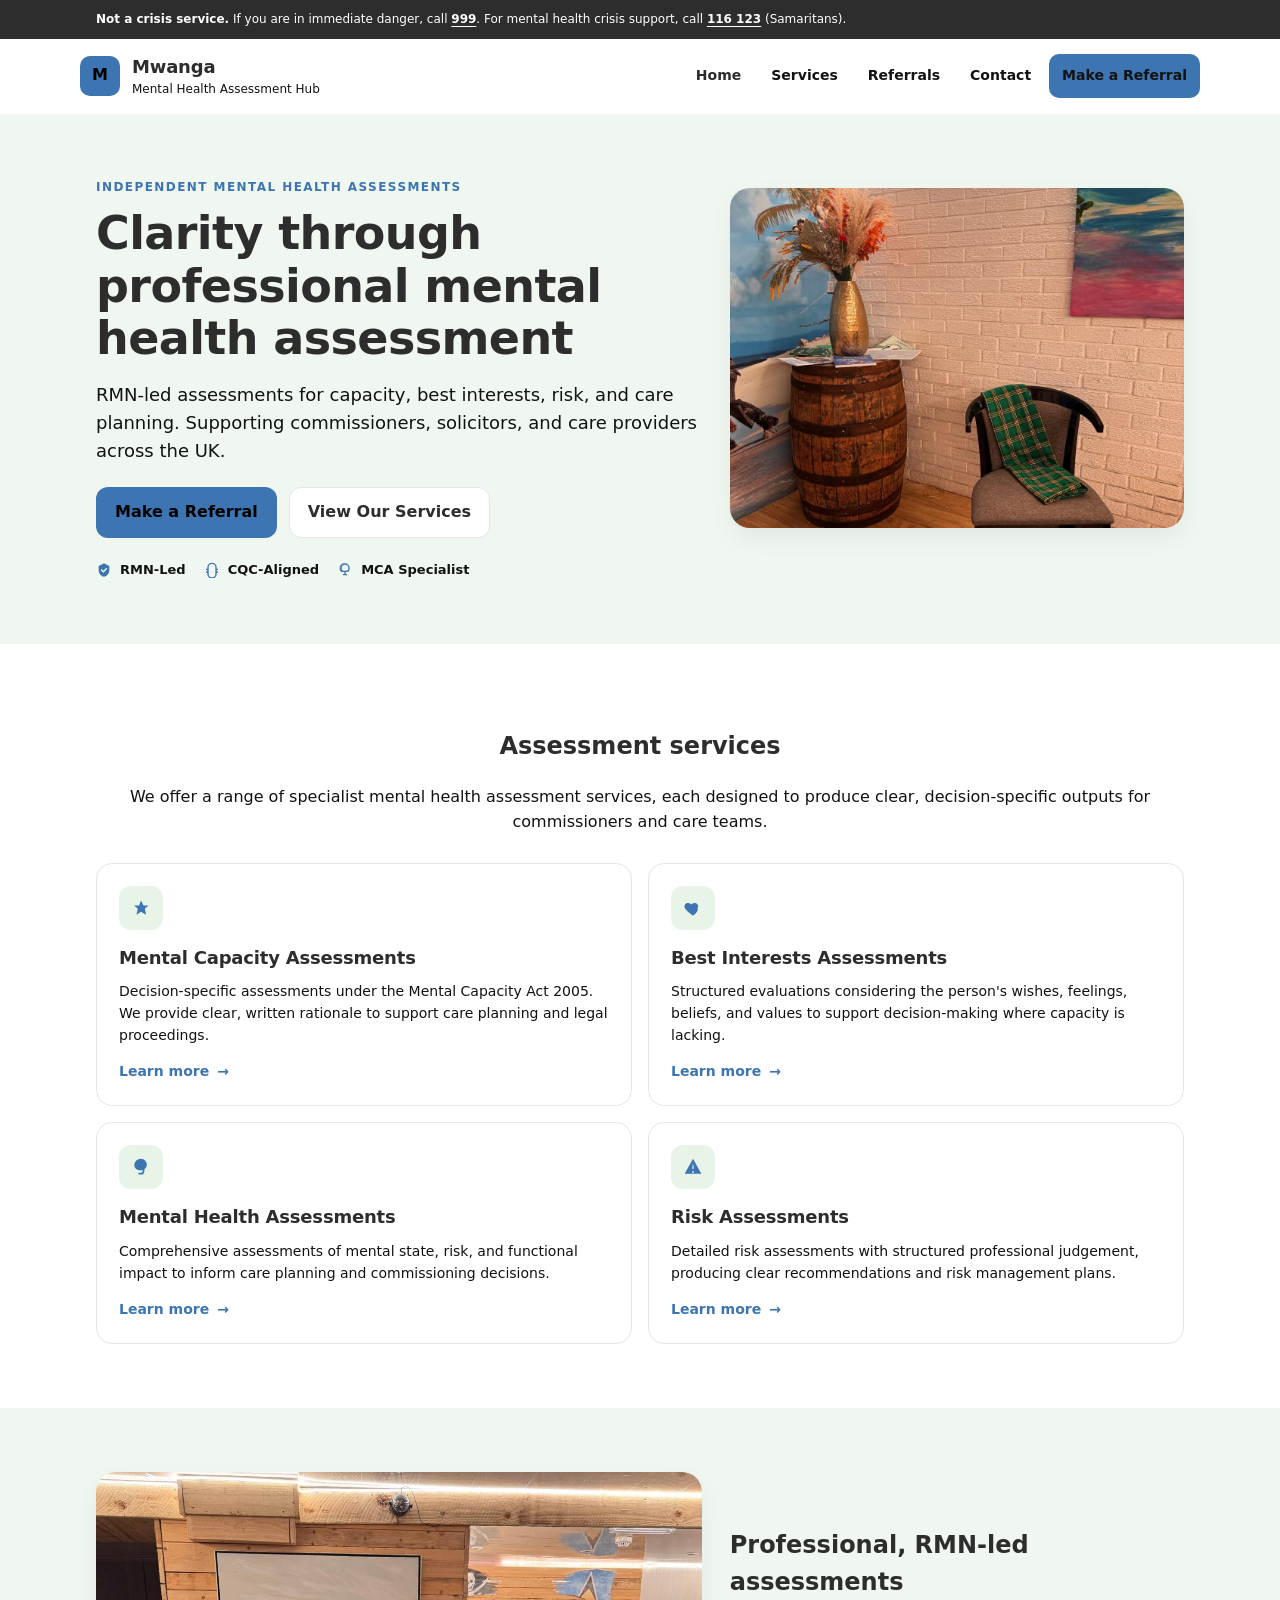
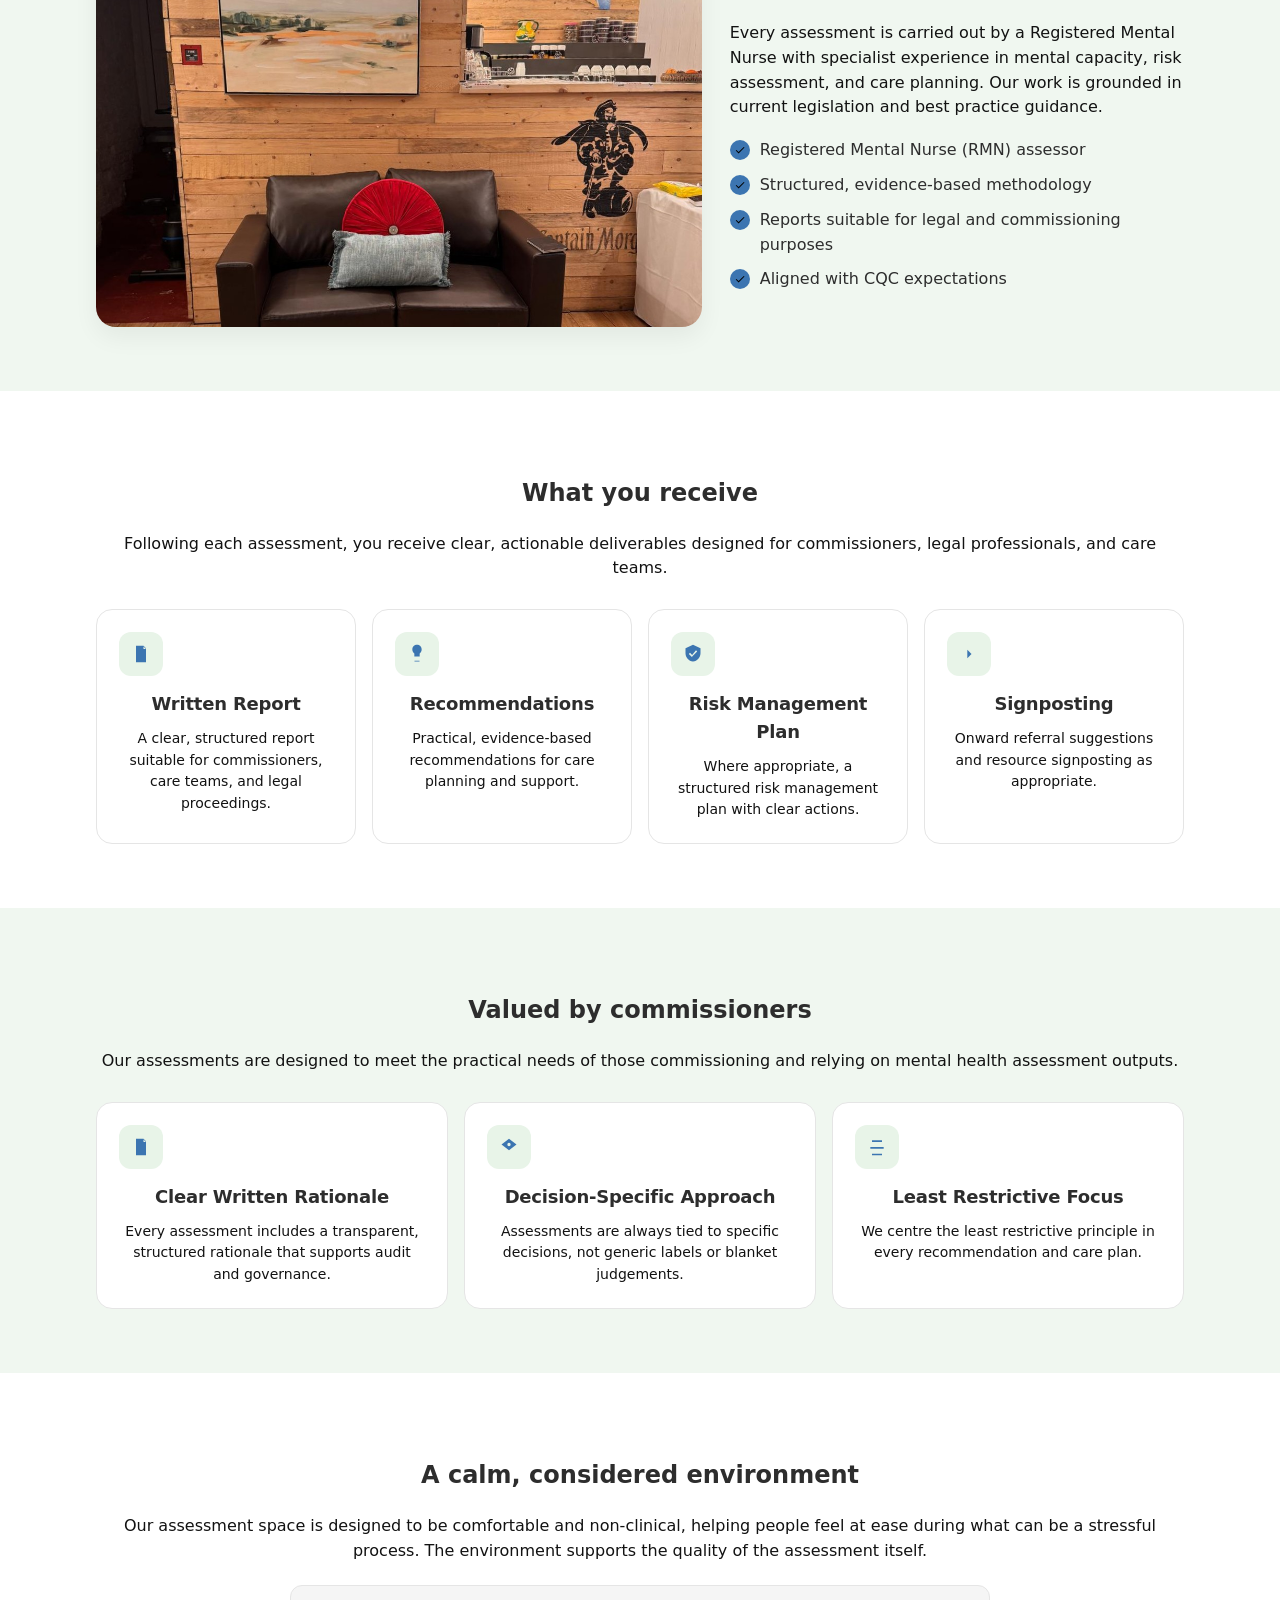
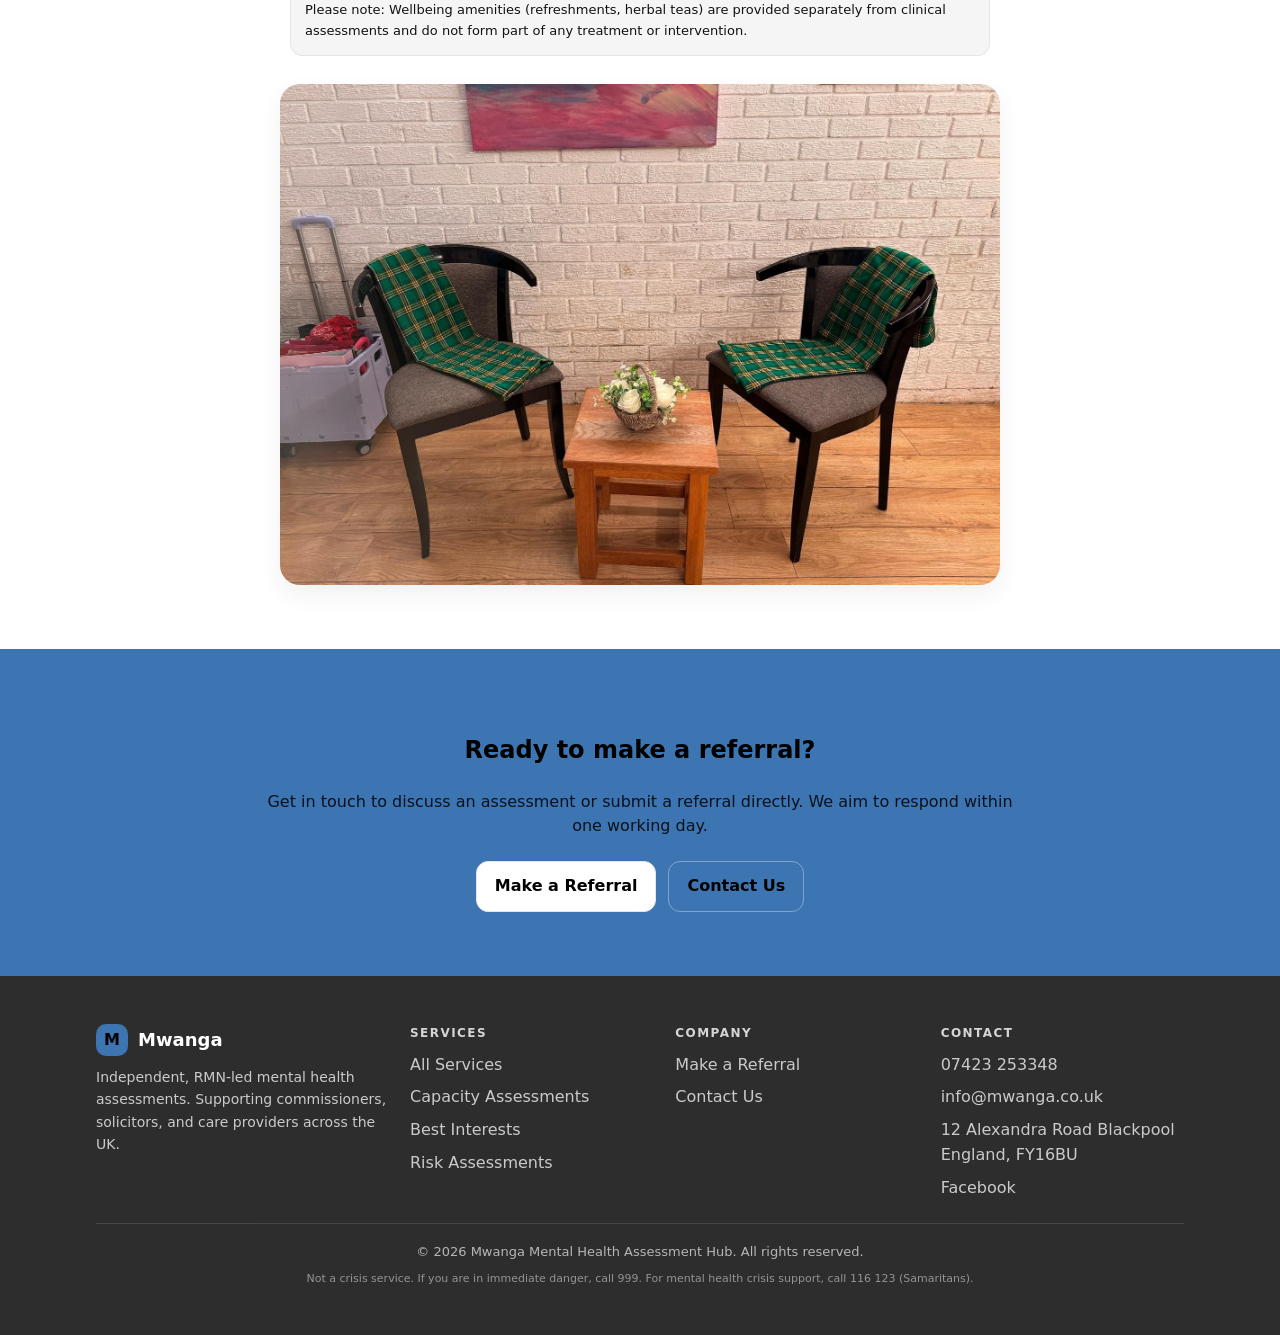
==== commit 44ccbe6d: "Full site update" ====
--- a/index.html
+++ b/index.html
@@ -97,7 +97,7 @@
           </div>
 
           <div class="hero__img" aria-label="Calm seating area image">
-            <img src="assets/Barrel2.jpg" alt="Calm seating area at Mwanga Mental Health Assessment Hub with comfortable chairs and natural decor" loading="eager" />
+            <img src="assets/Barrel3.jpg" alt="Calm seating area at Mwanga Mental Health Assessment Hub with comfortable chairs and natural decor" loading="eager" />
           </div>
         </div>
 
@@ -171,7 +171,7 @@
       <div class="container">
         <div class="hero__grid">
           <div class="hero__img">
-            <img src="assets/Barrel.jpg" alt="Assessment room resources and information available at Mwanga" loading="lazy" />
+            <img src="assets/sofa3.jpg  " alt="Assessment room resources and information available at Mwanga" loading="lazy" />
           </div>
           <div>
             <h2 id="professional-heading">Professional, RMN-led assessments</h2>
@@ -261,7 +261,7 @@
         </div>
 
         <div style="max-width:720px;margin:28px auto 0;border-radius:20px;overflow:hidden;box-shadow:var(--shadow)">
-          <img src="assets/Chair.jpg" alt="Comfortable chair with tartan throw in the Mwanga assessment room" loading="lazy" />
+          <img src="assets/Chair2.jpg" alt="Comfortable chair with tartan throw in the Mwanga assessment room" loading="lazy" />
         </div>
       </div>
     </section>
--- a/css/styles.css
+++ b/css/styles.css
@@ -1,12 +1,12 @@
 :root{
   --background:#ffffff;
   --foreground:#2d2d2d;
-  --primary:#1E6B5A;
-  --primary-foreground:#ffffff;
-  --secondary:#f0f7f5;
+  --primary:rgb(60, 117, 177);
+  --primary-foreground:#000000;
+  --secondary:#f0f7f0;
   --muted:#f5f5f5;
-  --muted-foreground:#6b6b6b;
-  --accent:#e8f4f0;
+  --muted-foreground:#121212;
+  --accent:#e8f4e8;
   --border:#e5e5e5;
   --destructive:#dc2626;
   --radius:12px;
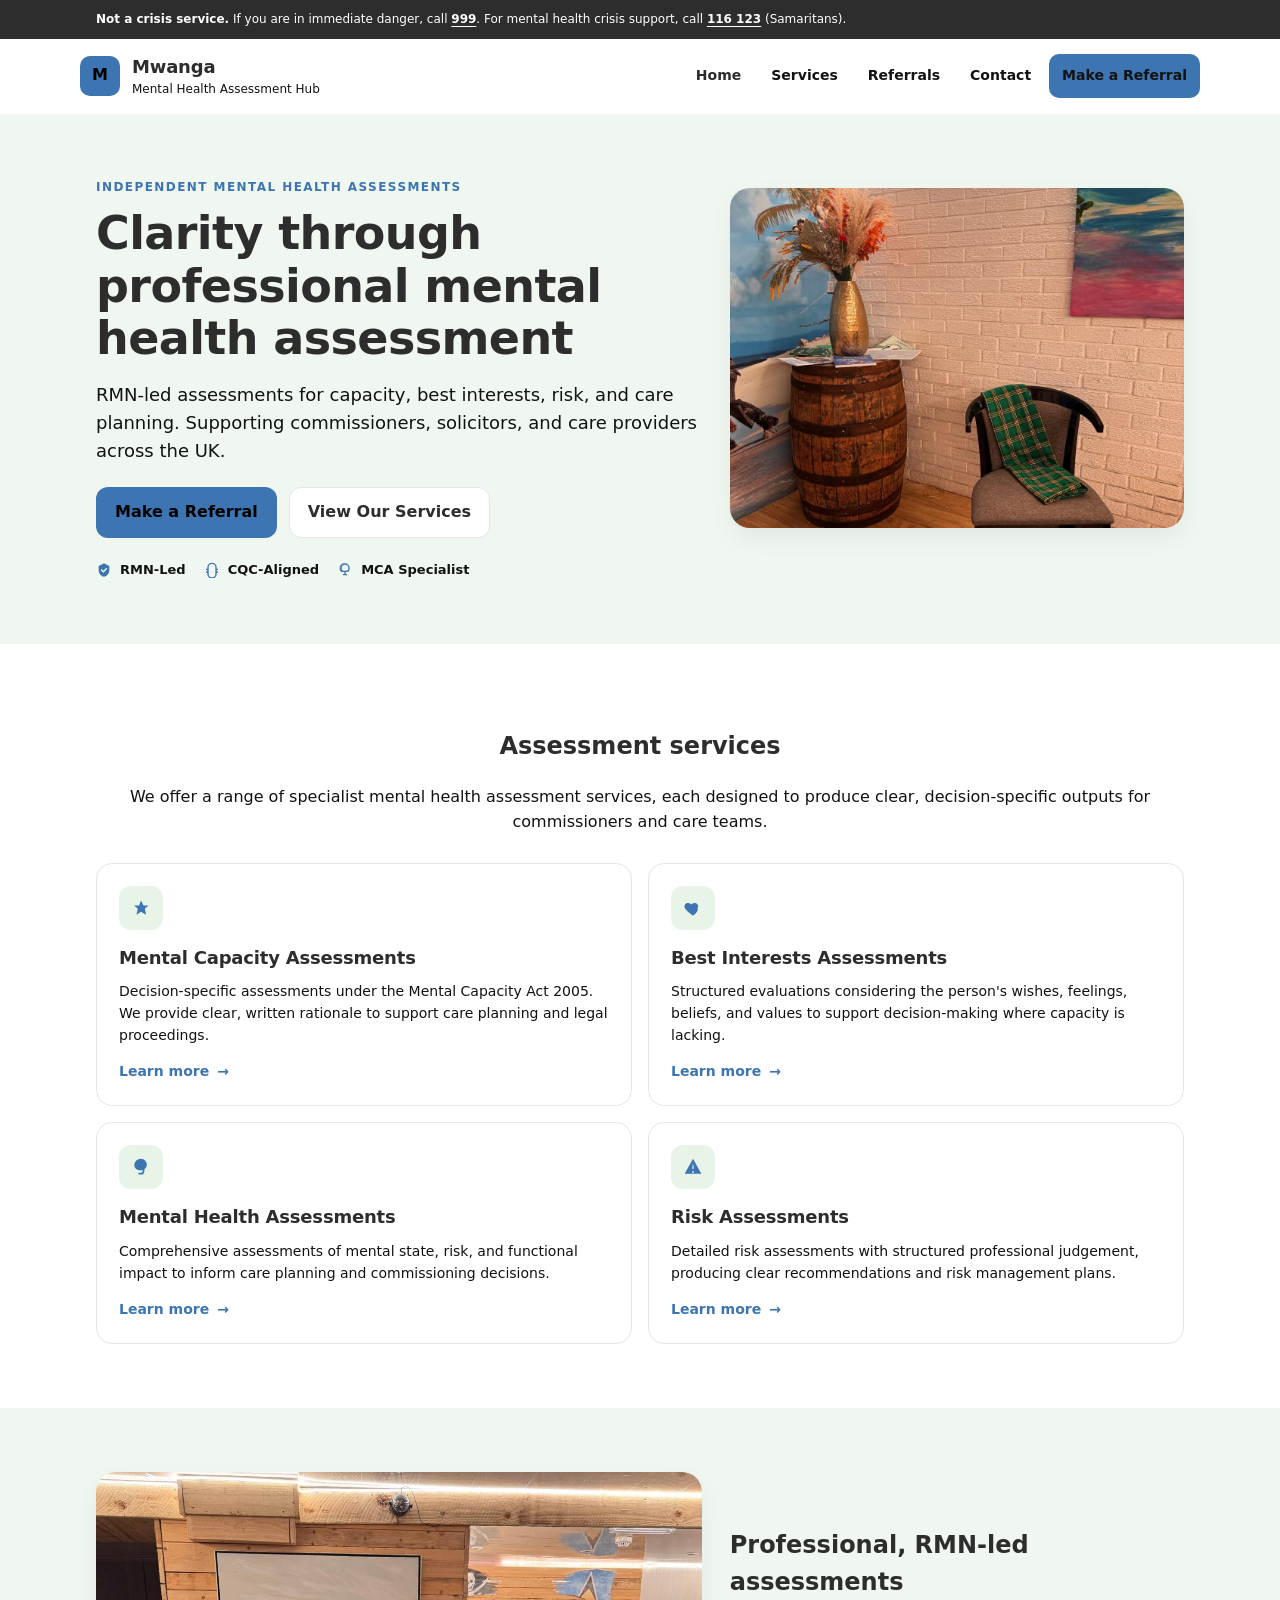
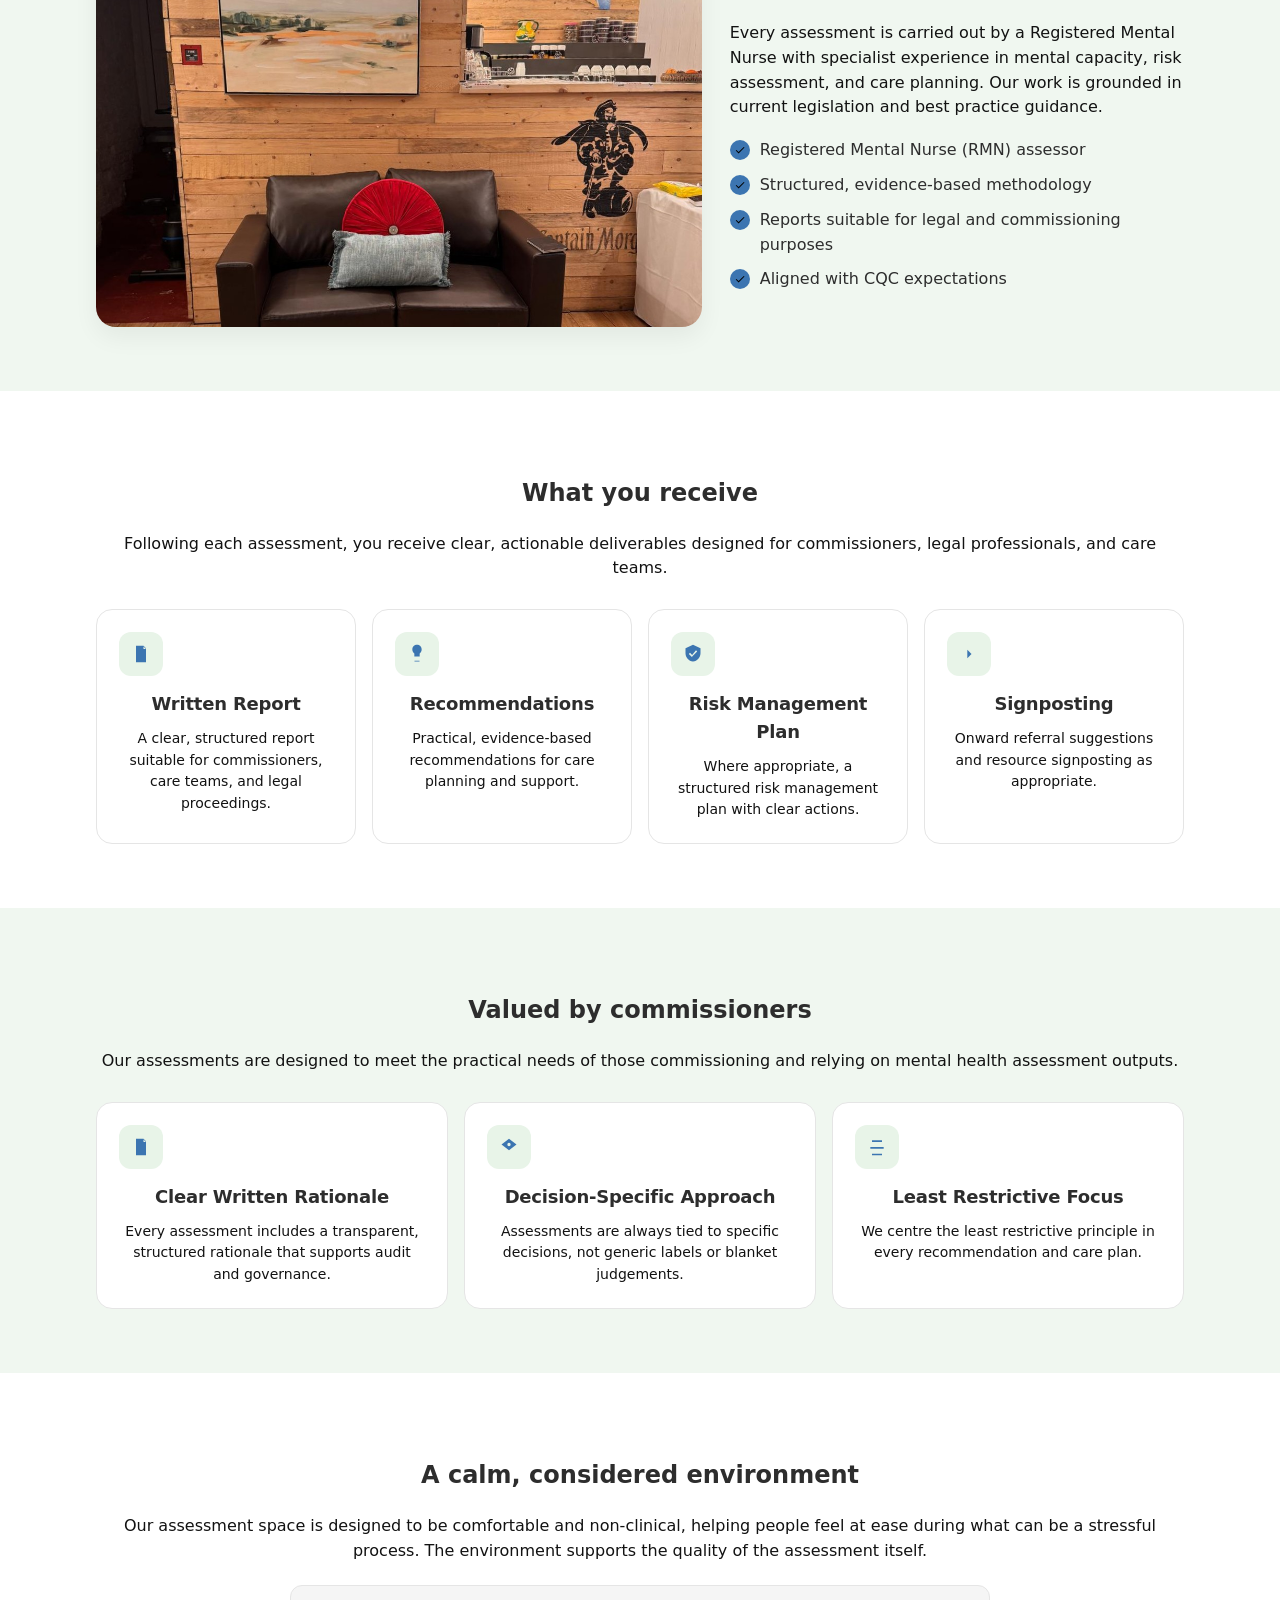
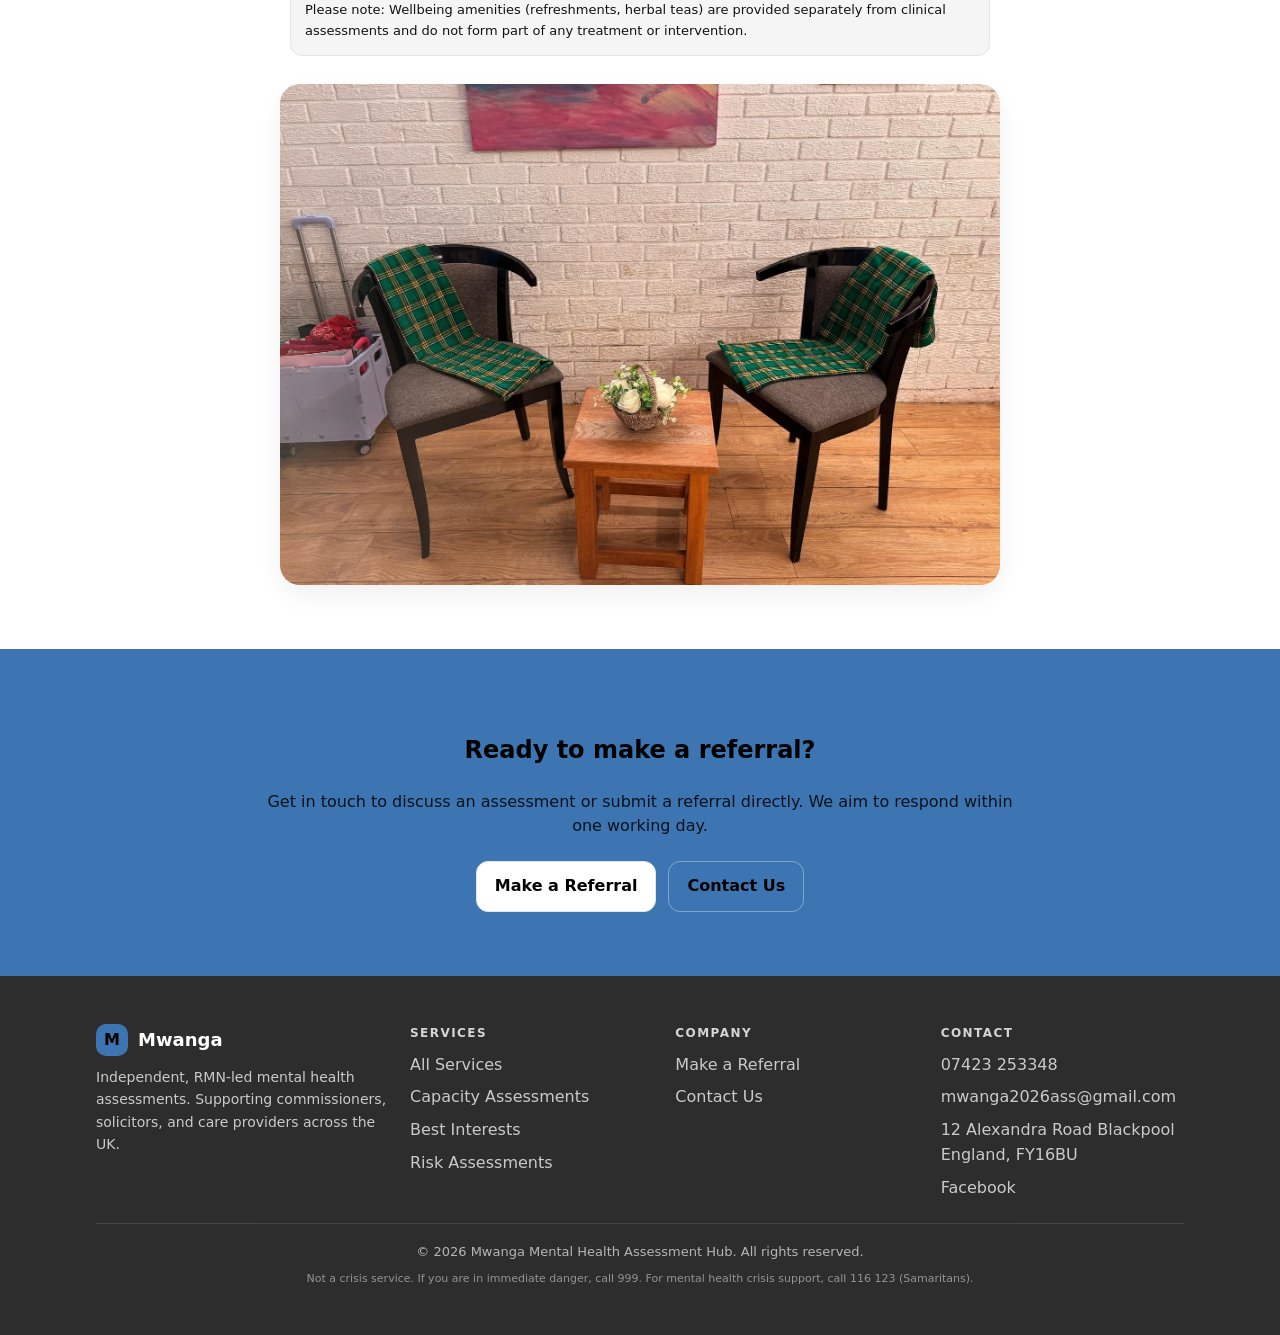
==== commit 9aff7963: "Update email addresses" ====
--- a/index.html
+++ b/index.html
@@ -312,7 +312,7 @@
           <h4>Contact</h4>
           <ul>
             <li><a href="tel:07423253348">07423 253348</a></li>
-            <li><a href="mailto:info@mwanga.co.uk">info@mwanga.co.uk</a></li>
+            <li><a href="mailto:mwanga2026ass@gmail.com">mwanga2026ass@gmail.com</a></li>
             <li><span style="opacity:.75">12 Alexandra Road Blackpool England, FY16BU</span></li>
             <li>
               <a target="_blank" rel="noopener noreferrer" href="https://www.facebook.com/people/Mwanga-Mental-Health-Assessment-Hub-Blackpool/61588089440884/?mibextid=wwXIfr&rdid=ek3K7pGIb8u2QrM5&share_url=https%3A%2F%2Fwww.facebook.com%2Fshare%2F1C7jdo4sgL%2F%3Fmibextid%3DwwXIfr">Facebook</a>
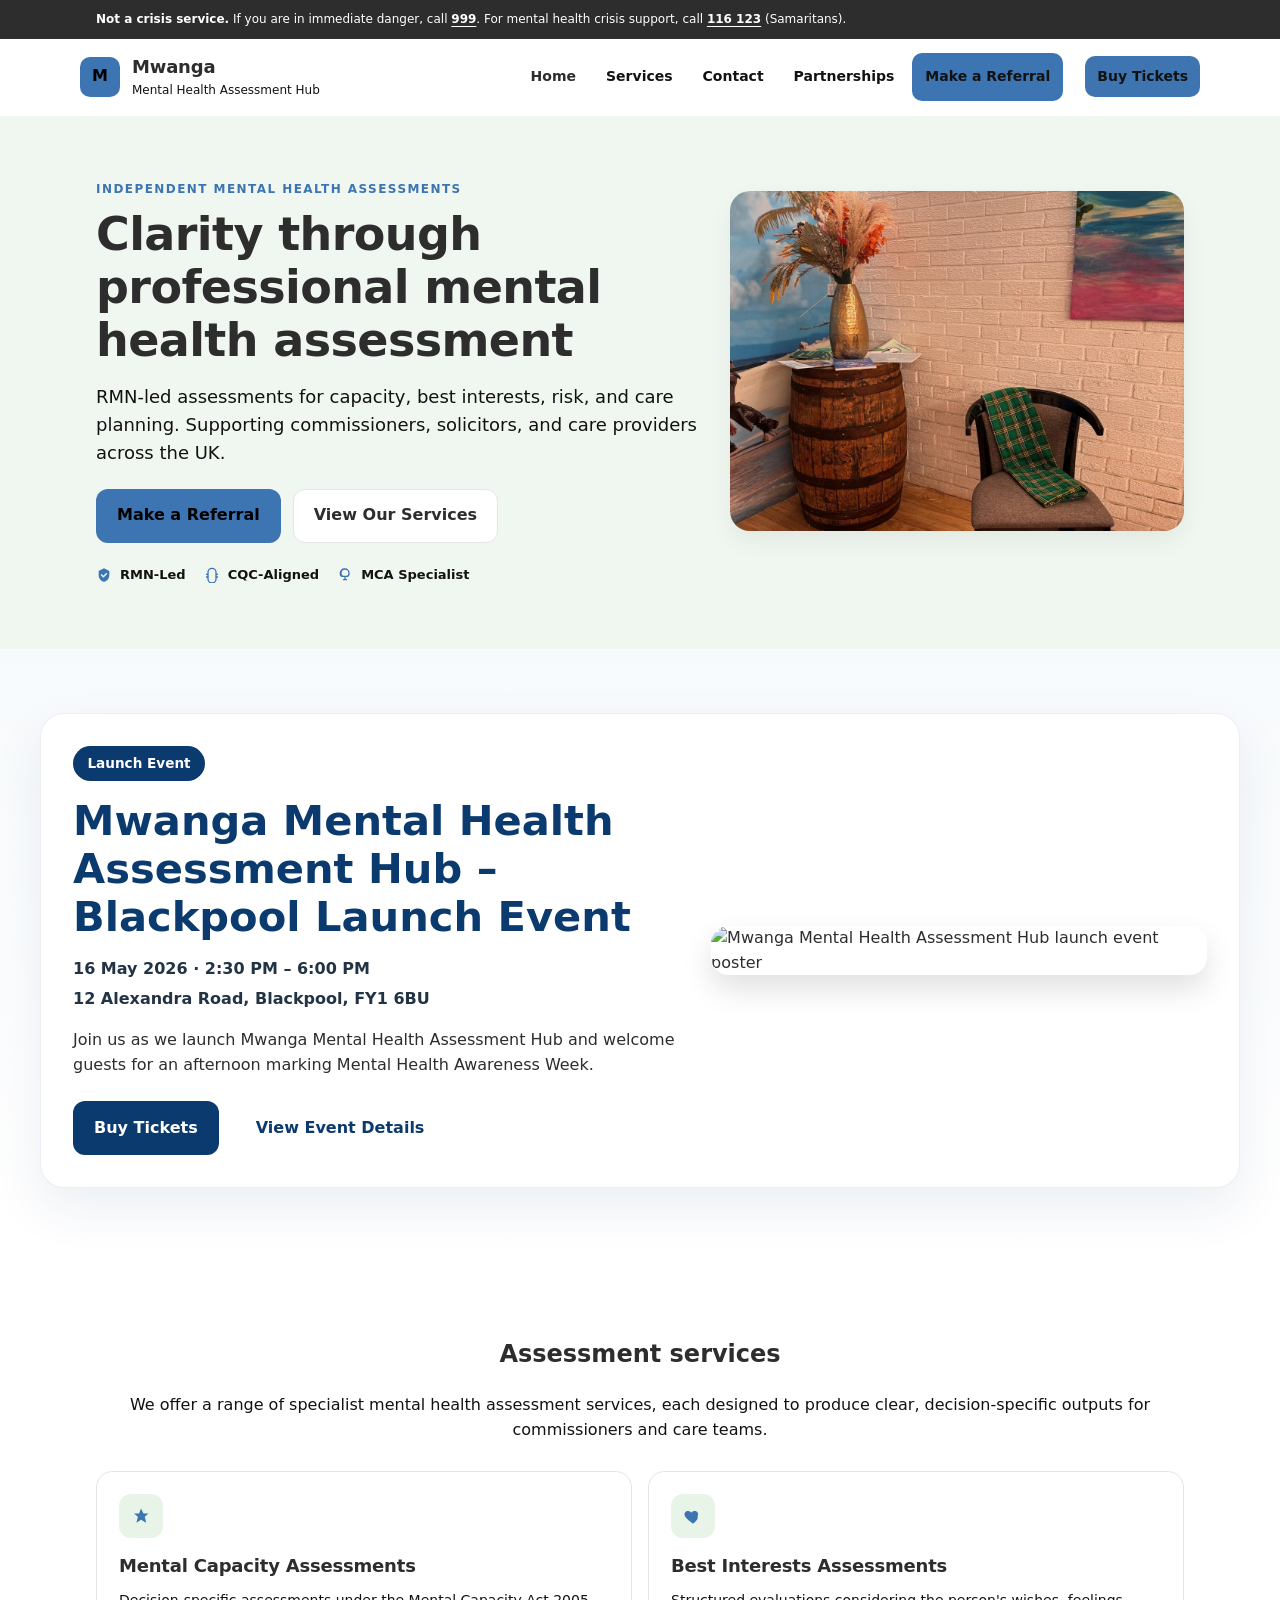
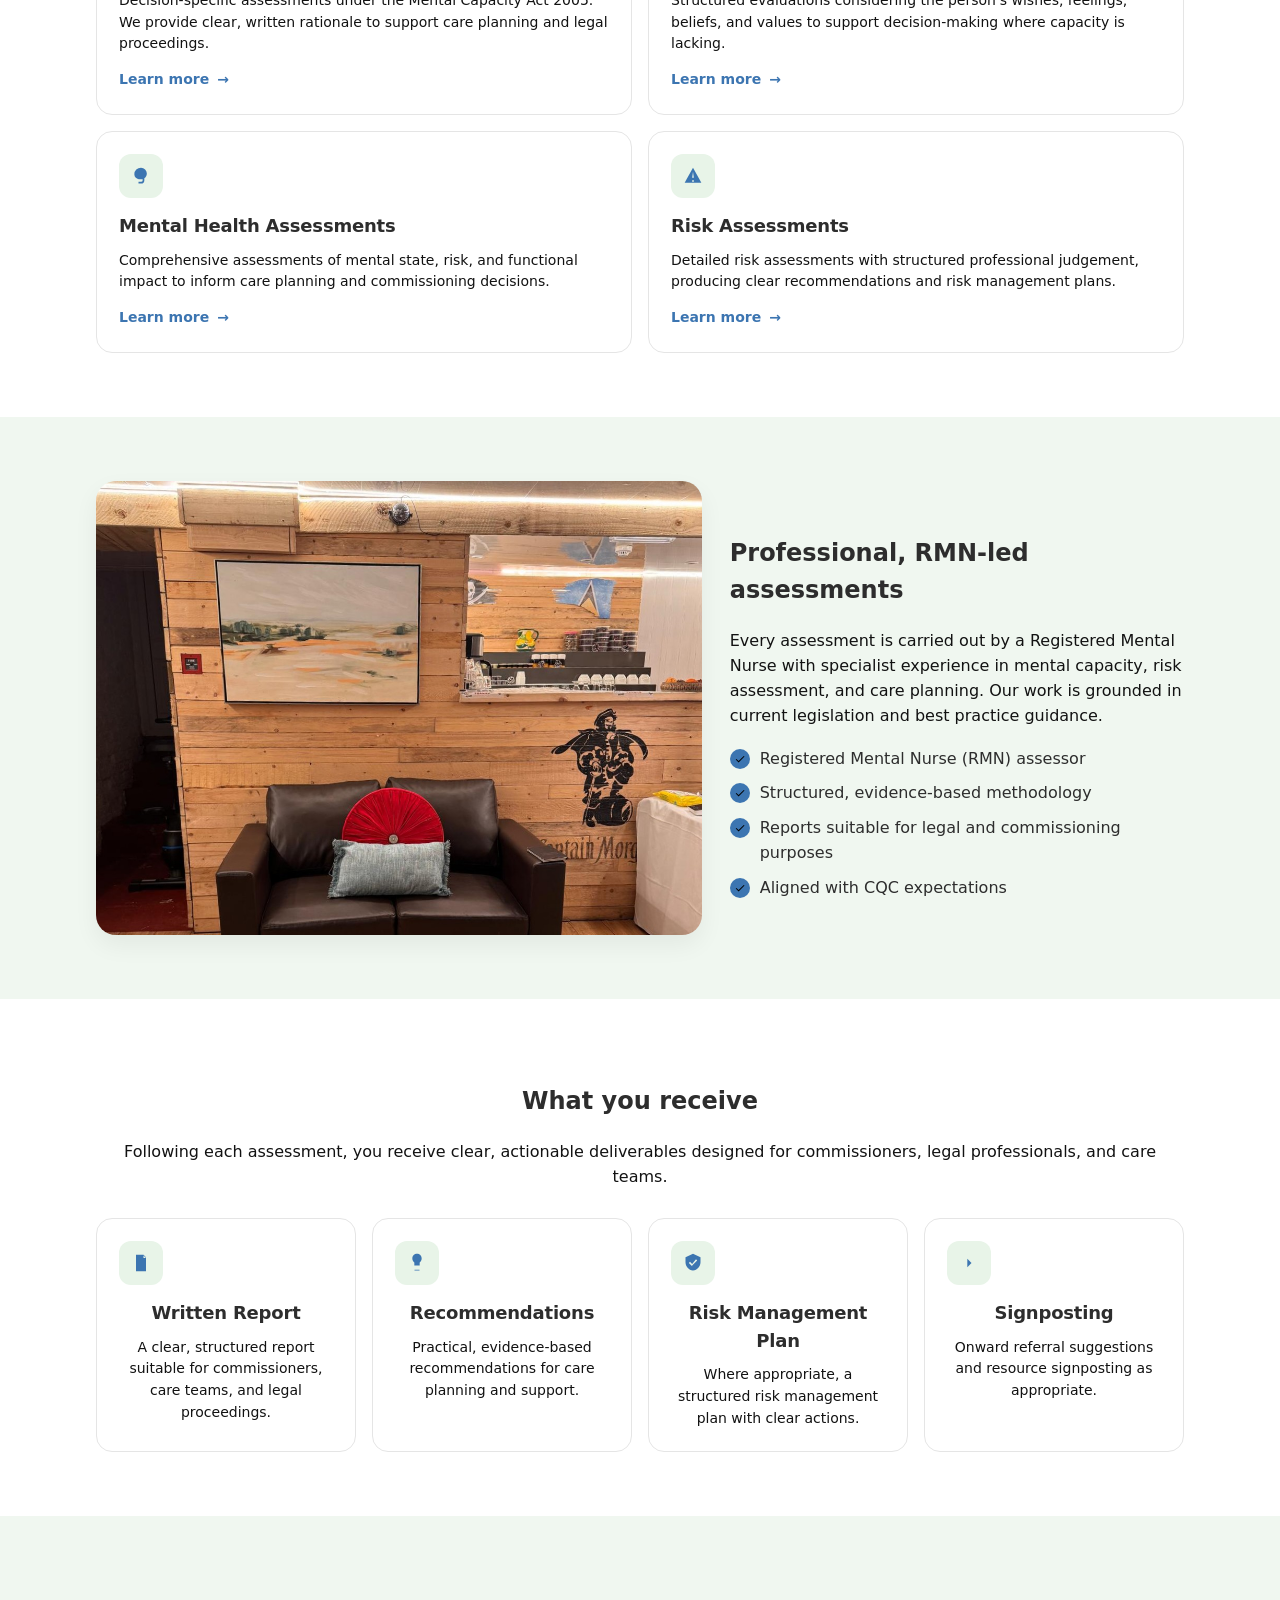
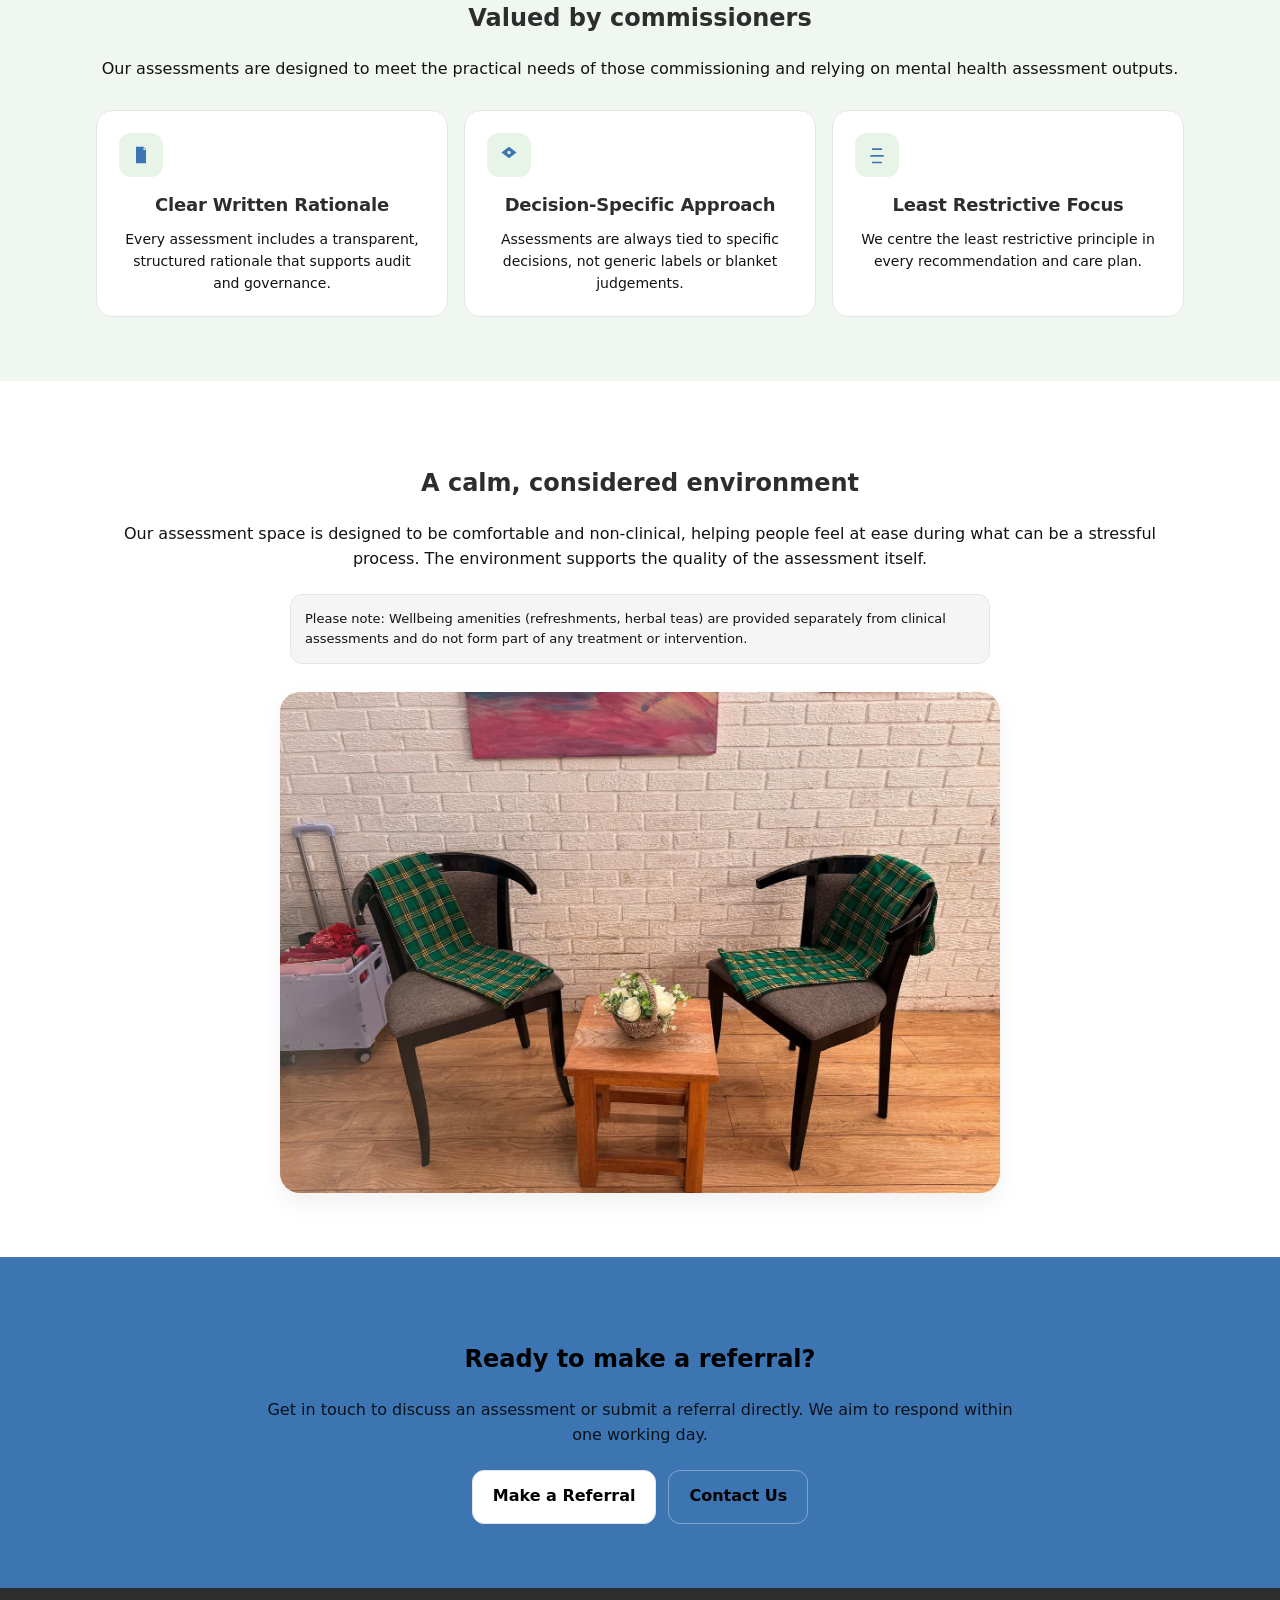
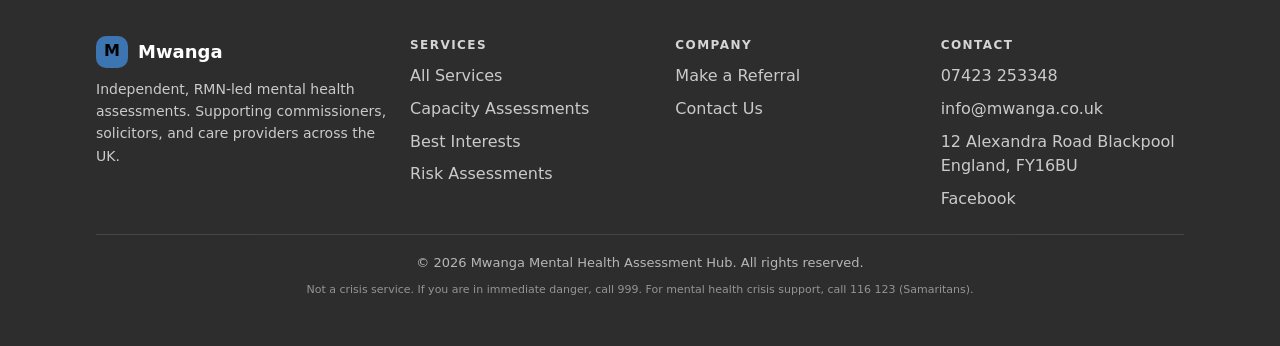
==== commit 20f6495c: "Update site from Mwanga2" ====
--- a/index.html
+++ b/index.html
@@ -12,7 +12,9 @@
   <meta property="og:type" content="website" />
   <meta property="og:locale" content="en_GB" />
 
-  <link rel="stylesheet" href="css/styles.css" />
+  <link rel="stylesheet" href="css/styles.css">
+  <link rel="icon" href="assets/favicon2.png" type="image/png">
+  <link rel="icon" href="/Mwanga/assets/favicon2.png" type="image/png">
 
   <script type="application/ld+json">
   {
@@ -58,9 +60,21 @@
       <nav class="nav" aria-label="Main navigation">
         <a href="index.html" aria-current="page">Home</a>
         <a href="services.html">Services</a>
-        <a href="referrals.html">Referrals</a>
         <a href="contact.html">Contact</a>
+        <a href="investment.html">Partnerships</a>
         <a class="btn btn--primary" href="referrals.html">Make a Referral</a>
+          
+        
+        <!-- TICKETS -->
+        <a
+  class="nav-ticket-btn"
+  href="https://www.tickettailor.com/events/dredah/2131671"
+  target="_blank"
+  rel="noopener noreferrer"
+>
+  Buy Tickets
+</a>
+
       </nav>
 
       <button class="menu-btn" type="button" data-menu-btn aria-label="Open menu" aria-expanded="false">
@@ -73,9 +87,20 @@
         <div class="stack" role="navigation" aria-label="Mobile navigation">
           <a href="index.html" aria-current="page">Home</a>
           <a href="services.html">Services</a>
-          <a href="referrals.html">Referrals</a>
           <a href="contact.html">Contact</a>
+          <a href="investment.html">Partnerships</a>
           <a class="btn btn--primary" href="referrals.html">Make a Referral</a>
+
+            <!-- TICKETS -->
+        <a
+  class="nav-ticket-btn"
+  href="https://www.tickettailor.com/events/dredah/2131671"
+  target="_blank"
+  rel="noopener noreferrer"
+>
+  Buy Tickets
+</a>
+
         </div>
       </div>
     </div>
@@ -118,6 +143,55 @@
       </div>
     </section>
 
+ <!-- TICKETS SECTION -->
+
+<section class="launch-event-section">
+  <div class="launch-event-card">
+    <div class="launch-event-text">
+      <span class="launch-badge">Launch Event</span>
+      <h2>Mwanga Mental Health Assessment Hub – Blackpool Launch Event</h2>
+      <p class="launch-meta">16 May 2026 · 2:30 PM – 6:00 PM</p>
+      <p class="launch-meta">12 Alexandra Road, Blackpool, FY1 6BU</p>
+      <p>
+        Join us as we launch Mwanga Mental Health Assessment Hub and welcome guests
+        for an afternoon marking Mental Health Awareness Week.
+      </p>
+
+      <div class="launch-actions">
+        <a
+          class="btn btn-primary"
+          href="https://www.tickettailor.com/events/dredah/2131671"
+          target="_blank"
+          rel="noopener noreferrer"
+        >
+          Buy Tickets
+        </a>
+
+        <a
+          class="btn btn-secondary"
+          href="https://www.tickettailor.com/events/dredah/2131671"
+          target="_blank"
+          rel="noopener noreferrer"
+        >
+          View Event Details
+        </a>
+      </div>
+    </div>
+
+    <div class="launch-event-image">
+      <img
+        src="assets/poster.jpeg"
+        alt="Mwanga Mental Health Assessment Hub launch event poster"
+      />
+    </div>
+  </div>
+</section>
+
+
+
+
+
+
     <!-- Assessment services -->
     <section class="section" aria-labelledby="services-heading">
       <div class="container">
@@ -312,7 +386,7 @@
           <h4>Contact</h4>
           <ul>
             <li><a href="tel:07423253348">07423 253348</a></li>
-            <li><a href="mailto:mwanga2026ass@gmail.com">mwanga2026ass@gmail.com</a></li>
+            <li><a href="mailto:info@mwanga.co.uk">info@mwanga.co.uk</a></li>
             <li><span style="opacity:.75">12 Alexandra Road Blackpool England, FY16BU</span></li>
             <li>
               <a target="_blank" rel="noopener noreferrer" href="https://www.facebook.com/people/Mwanga-Mental-Health-Assessment-Hub-Blackpool/61588089440884/?mibextid=wwXIfr&rdid=ek3K7pGIb8u2QrM5&share_url=https%3A%2F%2Fwww.facebook.com%2Fshare%2F1C7jdo4sgL%2F%3Fmibextid%3DwwXIfr">Facebook</a>
--- a/css/styles.css
+++ b/css/styles.css
@@ -12,6 +12,15 @@
   --radius:12px;
   --shadow: 0 10px 25px rgba(0,0,0,.06);
 }
+/*mobile navigation*/
+.mobile {
+  display: none;
+}
+
+.mobile.is-open {
+  display: block;
+}
+
 
 *{box-sizing:border-box}
 html{scroll-behavior:smooth}
@@ -228,3 +237,499 @@
   .bottom-bar{display:none}
   .to-top{bottom:18px}
 }
+
+
+/* POSTER CSS */
+.launch-event-section {
+  padding: 4rem 1.25rem;
+  background: linear-gradient(180deg, #f7fafc 0%, #ffffff 100%);
+}
+
+.launch-event-card {
+  max-width: 1200px;
+  margin: 0 auto;
+  display: grid;
+  grid-template-columns: 1.1fr 0.9fr;
+  gap: 2rem;
+  align-items: center;
+  background: #ffffff;
+  border: 1px solid rgba(11, 58, 110, 0.08);
+  border-radius: 24px;
+  padding: 2rem;
+  box-shadow: 0 20px 50px rgba(11, 58, 110, 0.08);
+}
+
+.launch-badge {
+  display: inline-block;
+  padding: 0.45rem 0.9rem;
+  border-radius: 999px;
+  background: #0b3a6e;
+  color: #ffffff;
+  font-size: 0.85rem;
+  font-weight: 700;
+  margin-bottom: 1rem;
+}
+
+.launch-event-text h2 {
+  margin: 0 0 1rem;
+  color: #0b3a6e;
+  font-size: clamp(1.8rem, 4vw, 2.6rem);
+  line-height: 1.15;
+}
+
+.launch-meta {
+  margin: 0.35rem 0;
+  font-weight: 600;
+  color: #234;
+}
+
+.launch-actions {
+  display: flex;
+  flex-wrap: wrap;
+  gap: 1rem;
+  margin-top: 1.5rem;
+}
+
+.launch-event-image img {
+  width: 100%;
+  height: auto;
+  display: block;
+  border-radius: 18px;
+  box-shadow: 0 14px 30px rgba(0, 0, 0, 0.12);
+}
+
+.btn {
+  display: inline-flex;
+  align-items: center;
+  justify-content: center;
+  min-height: 48px;
+  padding: 0.85rem 1.25rem;
+  border-radius: 12px;
+  text-decoration: none;
+  font-weight: 700;
+}
+
+.btn-primary {
+  background: #0b3a6e;
+  color: #ffffff;
+}
+
+.btn-secondary {
+  background: #eef4f8;
+  color: #0b3a6e;
+}
+
+@media (max-width: 900px) {
+  .launch-event-card {
+    grid-template-columns: 1fr;
+    padding: 1.25rem;
+  }
+}
+/* POSTER HEADER CSS */
+.nav-ticket-btn {
+  display: inline-flex;
+  align-items: center;
+  justify-content: center;
+  padding: 0.7rem 1rem;
+  border-radius: 999px;
+  background: #3e74b0;
+  color: #fff;
+  font-weight: 700;
+  text-decoration: none;
+  margin-left: 1rem;
+}
+
+/*partnership navigation*/
+.investment-hero {
+  padding: 5rem 1.25rem 4rem;
+  background:
+    radial-gradient(circle at top left, rgba(46, 125, 50, 0.12), transparent 30%),
+    linear-gradient(135deg, #0b3a6e 0%, #123f76 55%, #1a4e8b 100%);
+  color: #fff;
+}
+
+.investment-hero-grid {
+  display: grid;
+  grid-template-columns: 1.2fr 0.8fr;
+  gap: 2rem;
+  align-items: center;
+}
+
+.eyebrow {
+  display: inline-block;
+  margin-bottom: 0.9rem;
+  padding: 0.4rem 0.85rem;
+  border-radius: 999px;
+  background: rgba(255,255,255,0.14);
+  color: #fff;
+  font-size: 0.85rem;
+  font-weight: 700;
+  letter-spacing: 0.03em;
+}
+
+.investment-hero h1,
+.section-heading h2 {
+  margin: 0 0 1rem;
+}
+
+.investment-hero h1 {
+  font-size: clamp(2rem, 4vw, 3.3rem);
+  line-height: 1.08;
+}
+
+.lead {
+  max-width: 680px;
+  font-size: 1.08rem;
+  line-height: 1.7;
+  opacity: 0.96;
+}
+
+.hero-actions {
+  display: flex;
+  flex-wrap: wrap;
+  gap: 1rem;
+  margin-top: 1.75rem;
+}
+
+.proposal-card {
+  display: flex;
+  align-items: stretch;
+}
+
+.proposal-card-inner {
+  width: 100%;
+  background: rgba(255,255,255,0.1);
+  border: 1px solid rgba(255,255,255,0.15);
+  backdrop-filter: blur(6px);
+  border-radius: 24px;
+  padding: 2rem;
+  box-shadow: 0 20px 40px rgba(0,0,0,0.15);
+}
+
+.proposal-card h2 {
+  margin-top: 0.5rem;
+  margin-bottom: 1rem;
+  color: #fff;
+}
+
+.mini-label {
+  margin: 0;
+  font-size: 0.85rem;
+  opacity: 0.85;
+}
+
+.investment-section {
+  padding: 4.5rem 1.25rem;
+  background: #fff;
+}
+
+.investment-section-alt {
+  background: #f6f9fc;
+}
+
+.funding-band {
+  background: linear-gradient(180deg, #f7fafc 0%, #eef5fb 100%);
+}
+
+.investment-cta-band {
+  background: #0b3a6e;
+  color: #fff;
+}
+
+.section-heading {
+  max-width: 760px;
+  margin: 0 auto 2.2rem;
+  text-align: center;
+}
+
+.section-heading .eyebrow {
+  background: rgba(11, 58, 110, 0.08);
+  color: #0b3a6e;
+}
+
+.investment-grid,
+.opportunity-grid,
+.funding-grid,
+.packages-grid,
+.revenue-grid {
+  display: grid;
+  gap: 1.5rem;
+}
+
+.investment-grid {
+  grid-template-columns: repeat(2, 1fr);
+}
+
+.opportunity-grid,
+.funding-grid,
+.revenue-grid {
+  grid-template-columns: repeat(3, 1fr);
+}
+
+.packages-grid {
+  grid-template-columns: repeat(3, 1fr);
+}
+
+.investment-card,
+.opportunity-box,
+.funding-card,
+.package-card,
+.revenue-item {
+  background: #fff;
+  border: 1px solid rgba(11, 58, 110, 0.08);
+  border-radius: 22px;
+  padding: 1.5rem;
+  box-shadow: 0 14px 34px rgba(11, 58, 110, 0.06);
+}
+
+.investment-card h3,
+.opportunity-box h3,
+.funding-card h3,
+.package-card h3,
+.revenue-item h3 {
+  margin-top: 0;
+  color: #0b3a6e;
+}
+
+.investment-card ul,
+.package-card ul {
+  padding-left: 1.1rem;
+  margin-bottom: 0;
+}
+
+.package-card {
+  position: relative;
+}
+
+.package-card.featured {
+  border: 2px solid #2e7d32;
+  transform: translateY(-4px);
+}
+
+.package-label {
+  display: inline-block;
+  margin-bottom: 0.9rem;
+  padding: 0.35rem 0.75rem;
+  border-radius: 999px;
+  background: #eef4f8;
+  color: #0b3a6e;
+  font-weight: 700;
+}
+
+.revenue-number {
+  display: inline-block;
+  margin-bottom: 0.8rem;
+  font-size: 0.9rem;
+  font-weight: 800;
+  color: #2e7d32;
+}
+
+.investment-cta-inner {
+  display: grid;
+  grid-template-columns: 1.2fr 0.8fr;
+  gap: 2rem;
+  align-items: center;
+}
+
+.cta-details {
+  background: rgba(255,255,255,0.08);
+  border: 1px solid rgba(255,255,255,0.12);
+  border-radius: 22px;
+  padding: 1.5rem;
+}
+
+.cta-details p {
+  margin: 0 0 0.8rem;
+}
+
+.btn {
+  display: inline-flex;
+  align-items: center;
+  justify-content: center;
+  min-height: 48px;
+  padding: 0.85rem 1.25rem;
+  border-radius: 12px;
+  text-decoration: none;
+  font-weight: 700;
+}
+
+.btn-primary {
+  background: #2e7d32;
+  color: #fff;
+}
+
+.btn-secondary {
+  background: #fff;
+  color: #0b3a6e;
+}
+
+@media (max-width: 980px) {
+  .investment-hero-grid,
+  .investment-cta-inner,
+  .investment-grid,
+  .opportunity-grid,
+  .funding-grid,
+  .packages-grid,
+  .revenue-grid {
+    grid-template-columns: 1fr;
+  }
+
+  .package-card.featured {
+    transform: none;
+  }
+}
+
+.package-btn {
+  display: block;
+  text-align: center;
+  margin-top: 1.5rem;
+}
+
+.package-card ul {
+  margin-top: 1rem;
+}
+
+.package-card {
+  transition: transform 0.2s ease, box-shadow 0.2s ease;
+}
+
+.package-card:hover {
+  transform: translateY(-6px);
+  box-shadow: 0 20px 40px rgba(0,0,0,0.08);
+}
+
+/* Bronze */
+.package-card.bronze {
+  border: 2px solid #e0a96d;
+  box-shadow: 0 10px 30px rgba(0,0,0,0.08);
+}
+
+/* Silver */
+.package-card.featured {
+  border: 2px solid #d1d5db;
+  box-shadow: 0 10px 30px rgba(0,0,0,0.08);
+}
+
+/* Gold */
+.package-card.gold {
+  border: 2px solid #f5d36b;
+  box-shadow: 0 10px 30px rgba(0,0,0,0.08);
+}
+.btn-primary {
+  background: #0b3a6e;
+  color: #ffffff;
+}
+
+.btn-primary:hover {
+  background: #082b51;
+}
+
+
+/*MOBILE VIEW PARTNERSHIPS CSS*/
+
+/* MOBILE RESPONSIVE FIXES */
+@media (max-width: 768px) {
+
+  /* General spacing */
+  body {
+    font-size: 15px;
+  }
+
+  .container {
+    padding: 0 1rem;
+  }
+
+  /* NAVIGATION */
+  .nav-wrap {
+    flex-direction: column;
+    align-items: flex-start;
+  }
+
+  .site-nav {
+    display: flex;
+    flex-wrap: wrap;
+    gap: 0.5rem;
+    margin-top: 0.5rem;
+  }
+
+  .site-nav a {
+    font-size: 0.9rem;
+  }
+
+  /* HERO SECTION */
+  .investment-hero {
+    padding: 3rem 1rem;
+  }
+
+  .investment-hero-grid {
+    grid-template-columns: 1fr;
+    gap: 1.5rem;
+  }
+
+  .investment-hero h1 {
+    font-size: 1.8rem;
+  }
+
+  .lead {
+    font-size: 0.95rem;
+  }
+
+  .hero-actions {
+    flex-direction: column;
+    width: 100%;
+  }
+
+  .hero-actions .btn {
+    width: 100%;
+  }
+
+  /* CARDS / SECTIONS */
+  .investment-grid,
+  .opportunity-grid,
+  .funding-grid,
+  .packages-grid,
+  .revenue-grid {
+    grid-template-columns: 1fr;
+  }
+
+  /* PACKAGE CARDS */
+  .package-card {
+    padding: 1.25rem;
+  }
+
+  .package-card:hover {
+    transform: none; /* disable hover jump on mobile */
+  }
+
+  .package-card.featured,
+  .package-card.gold,
+  .package-card.bronze {
+    transform: none; /* prevent scaling breaking layout */
+  }
+
+  /* BUTTONS */
+  .btn {
+    width: 100%;
+    text-align: center;
+  }
+
+  .package-btn {
+    width: 100%;
+  }
+
+  /* CTA SECTION */
+  .investment-cta-inner {
+    grid-template-columns: 1fr;
+  }
+
+  .cta-details {
+    margin-top: 1rem;
+  }
+
+  /* FOOTER */
+  .footer-grid {
+    grid-template-columns: 1fr;
+    gap: 1rem;
+    text-align: center;
+  }
+}
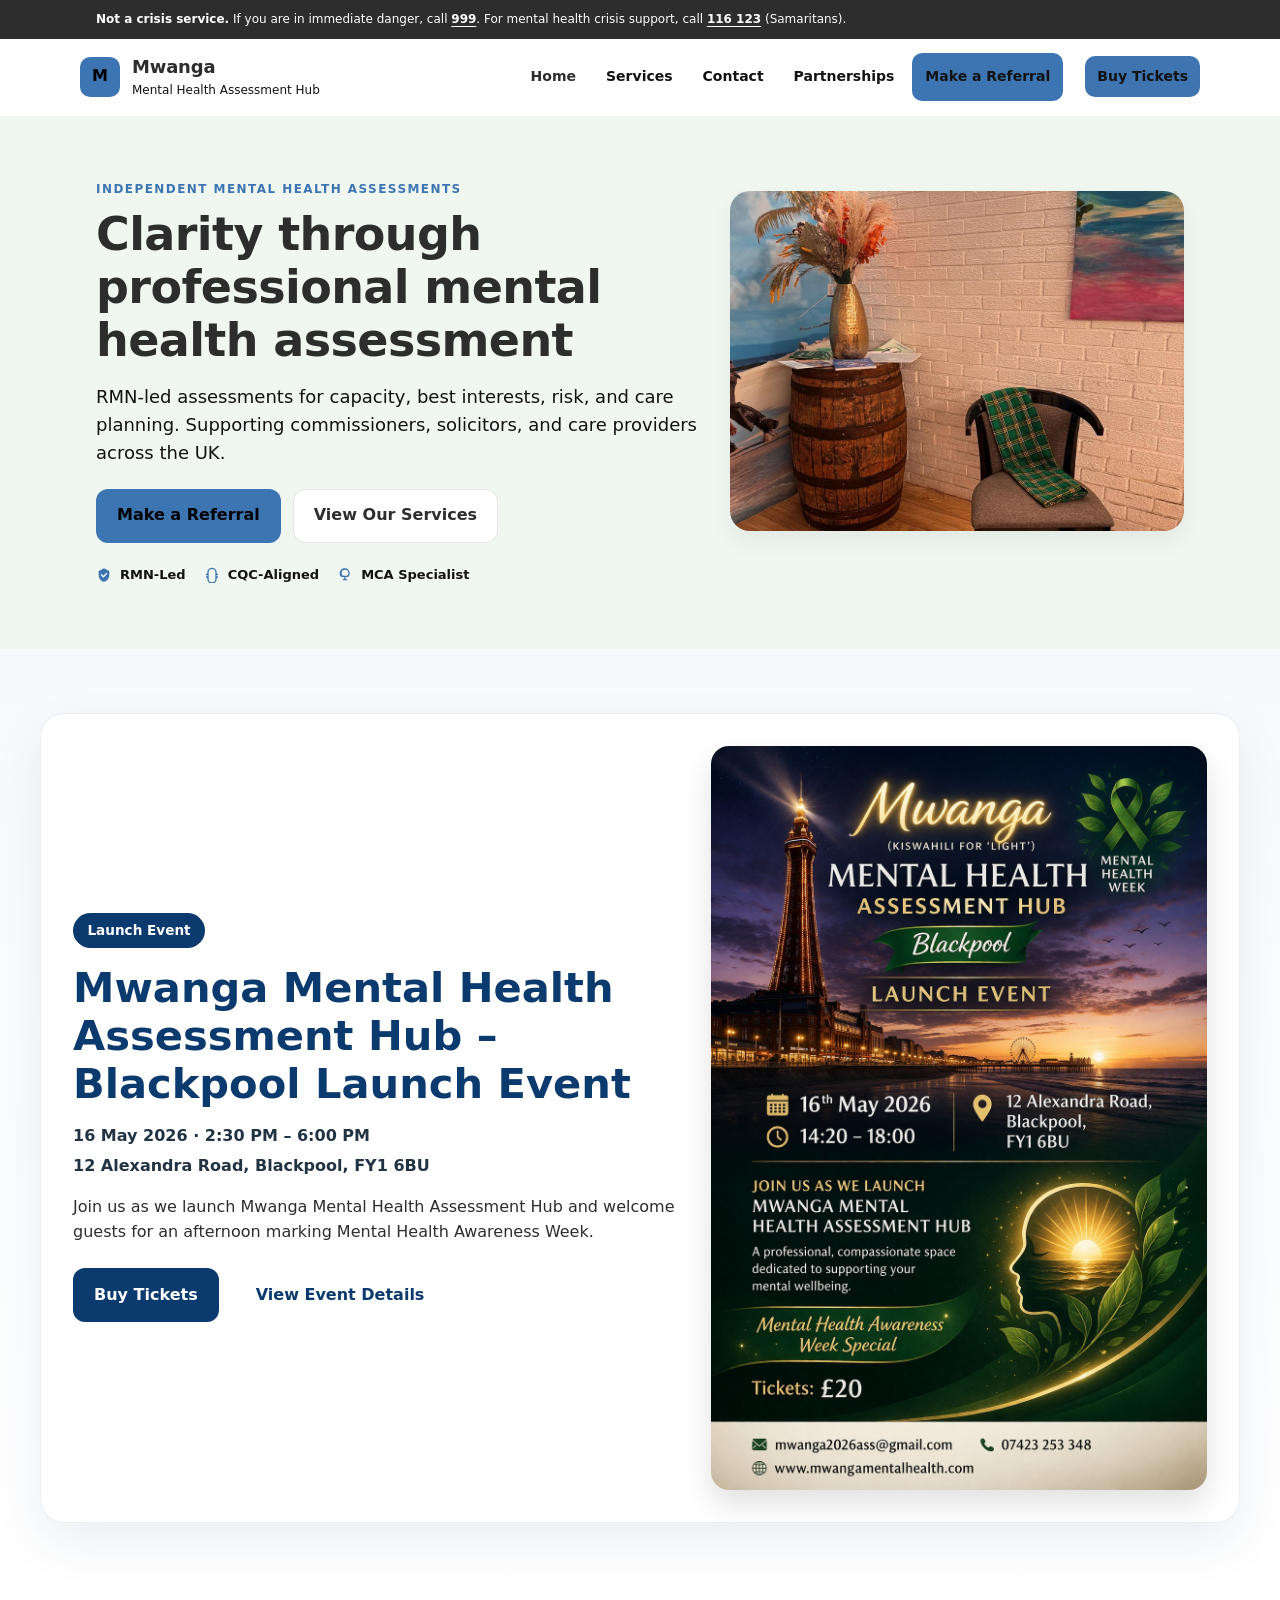
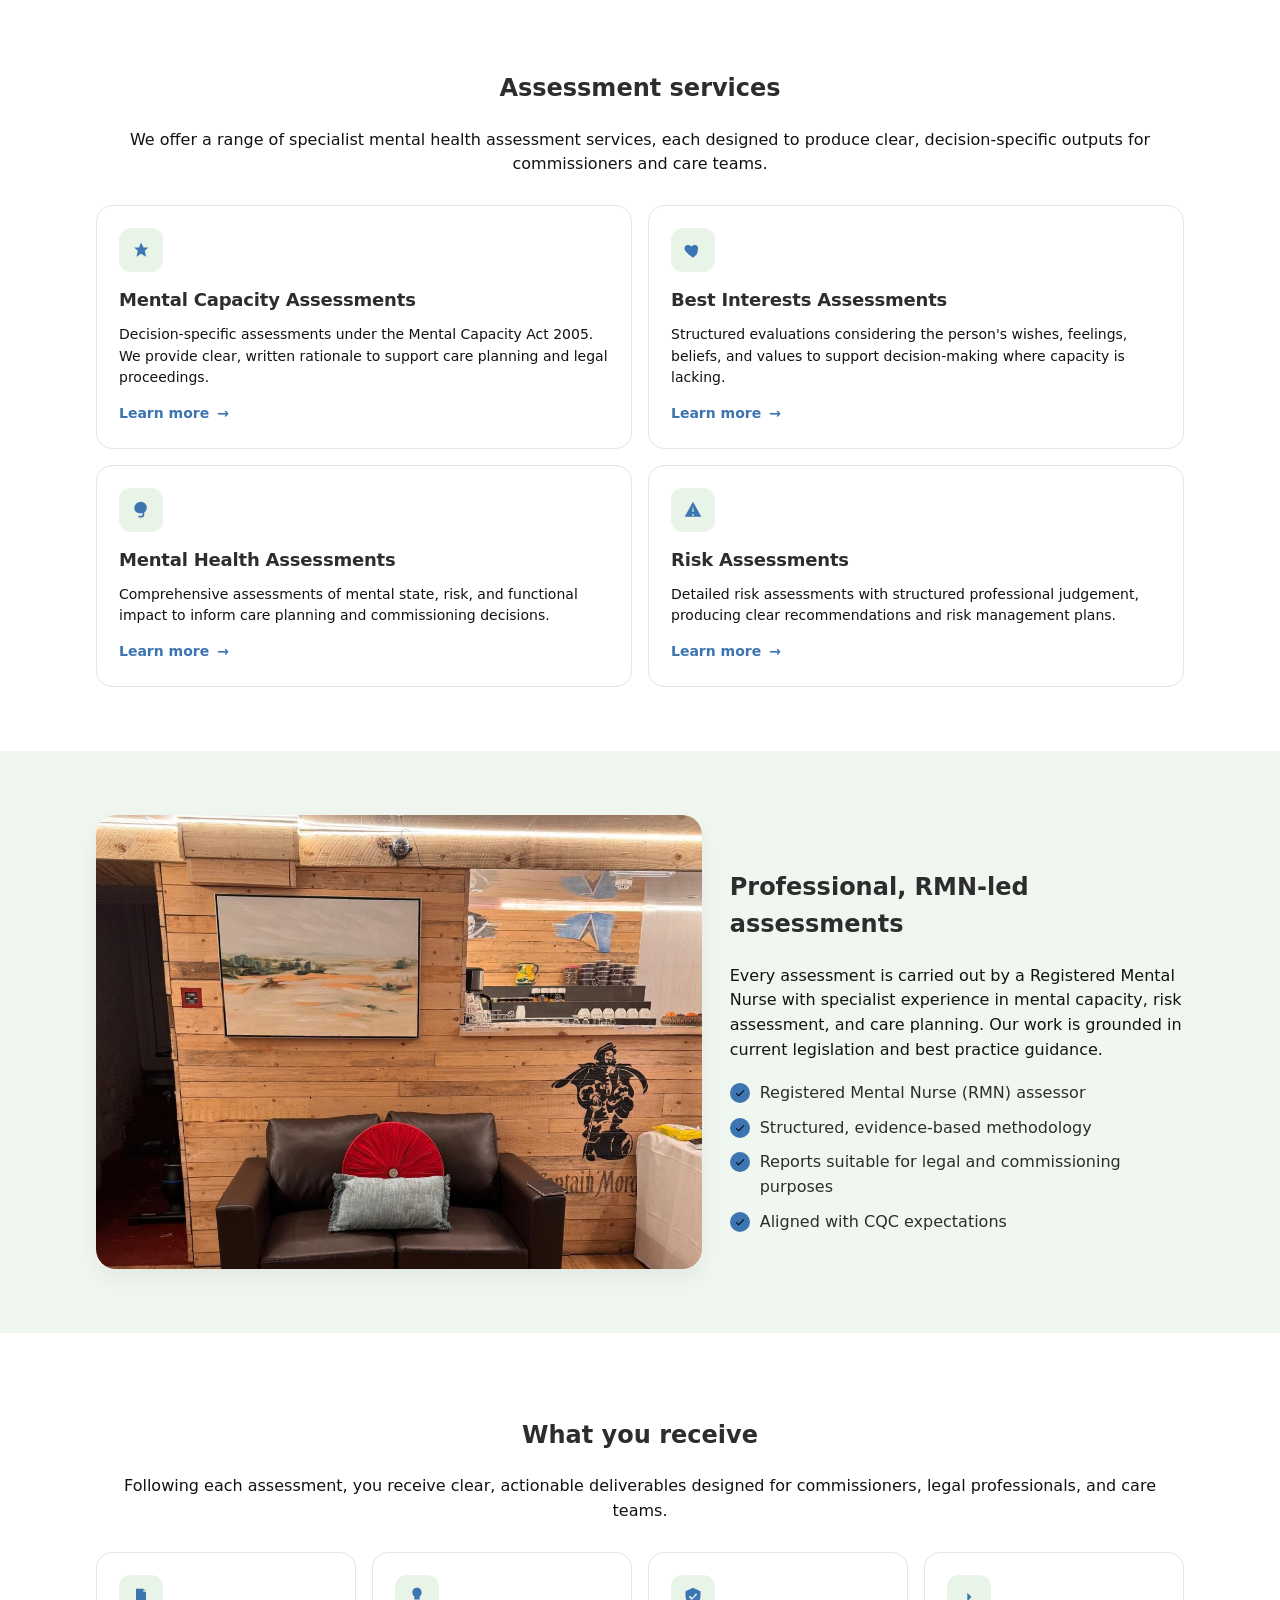
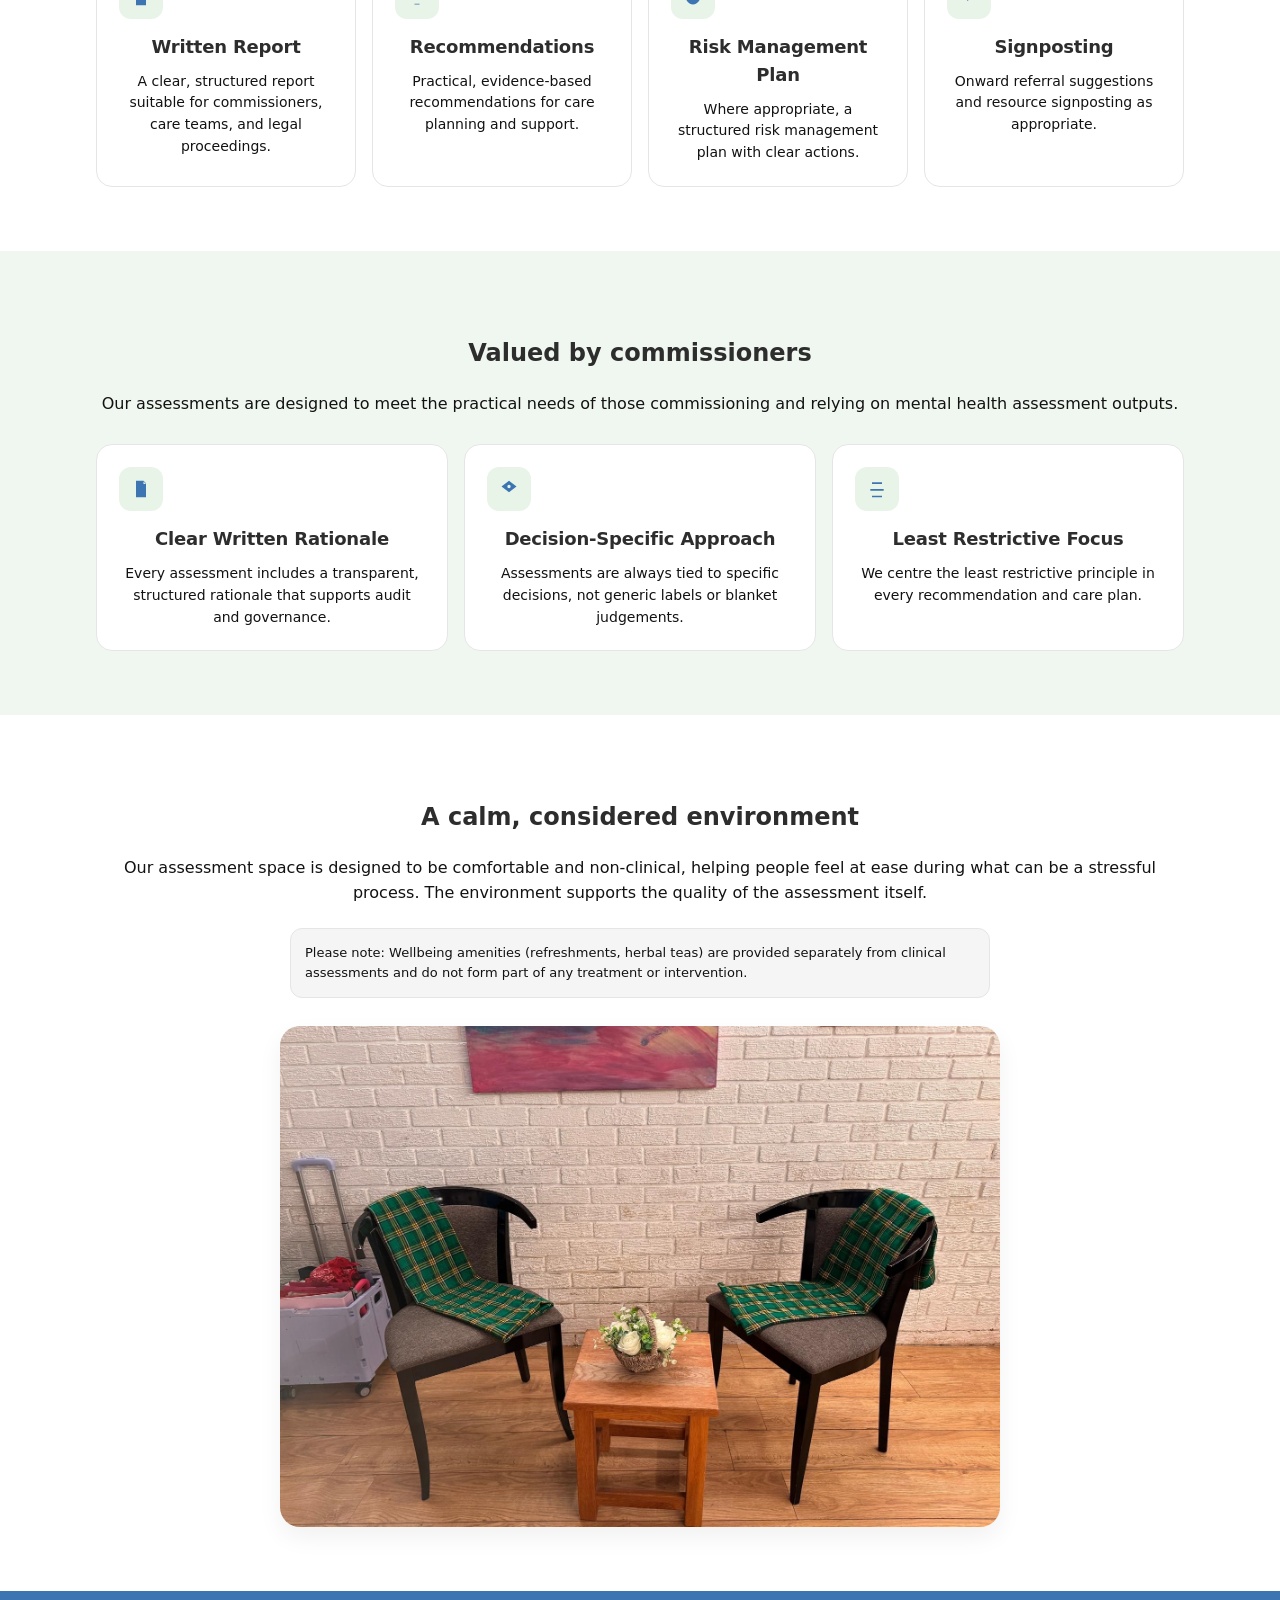
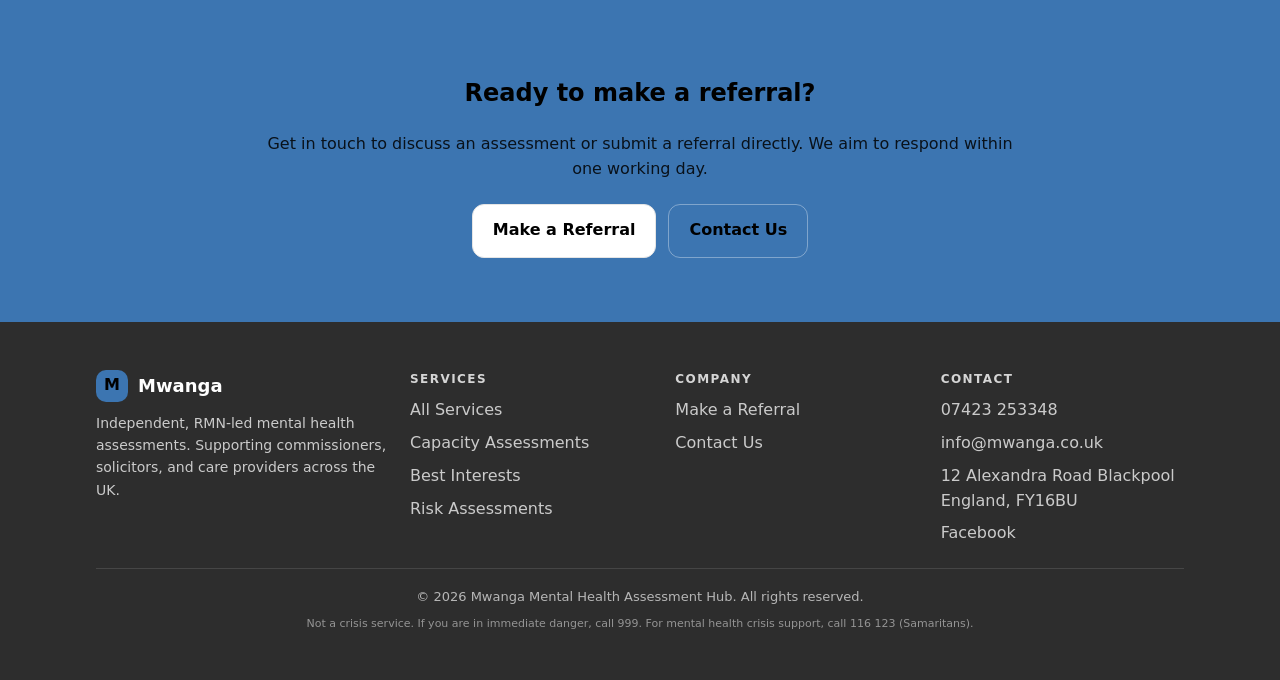
==== commit ac7975c2: "Update favicon to match new branding" ====
--- a/index.html
+++ b/index.html
@@ -4,6 +4,9 @@
   <meta charset="utf-8" />
   <meta name="viewport" content="width=device-width, initial-scale=1" />
   <title>Mwanga Mental Health Assessment Hub | Independent Mental Health Assessments</title>
+  <link rel="icon" href="favicon.ico" sizes="any">
+  <link rel="icon" href="assets/icon-512.png" type="image/png">
+  <link rel="apple-touch-icon" href="assets/icon-180.png">
   <meta name="description" content="Independent, RMN-led mental health assessments. Capacity assessments, best interests, risk assessments, and care planning. Supporting commissioners, solicitors, and care providers across the UK." />
   <meta name="keywords" content="mental health assessment, RMN, capacity assessment, risk assessment, best interests, MCA, care planning, commissioning" />
 
@@ -13,8 +16,6 @@
   <meta property="og:locale" content="en_GB" />
 
   <link rel="stylesheet" href="css/styles.css">
-  <link rel="icon" href="assets/favicon2.png" type="image/png">
-  <link rel="icon" href="/Mwanga/assets/favicon2.png" type="image/png">
 
   <script type="application/ld+json">
   {
--- a/css/styles.css
+++ b/css/styles.css
@@ -733,3 +733,18 @@
     text-align: center;
   }
 }
+
+/* Specifically hide the menu button on screens wider than 960px */
+@media (min-width: 961px) {
+  .menu-btn {
+    display: none !important;
+  }
+}
+
+@media (min-width: 961px) {
+  .menu-btn, 
+  .mobile, 
+  [data-mobile-nav] {
+    display: none !important;
+  }
+}
